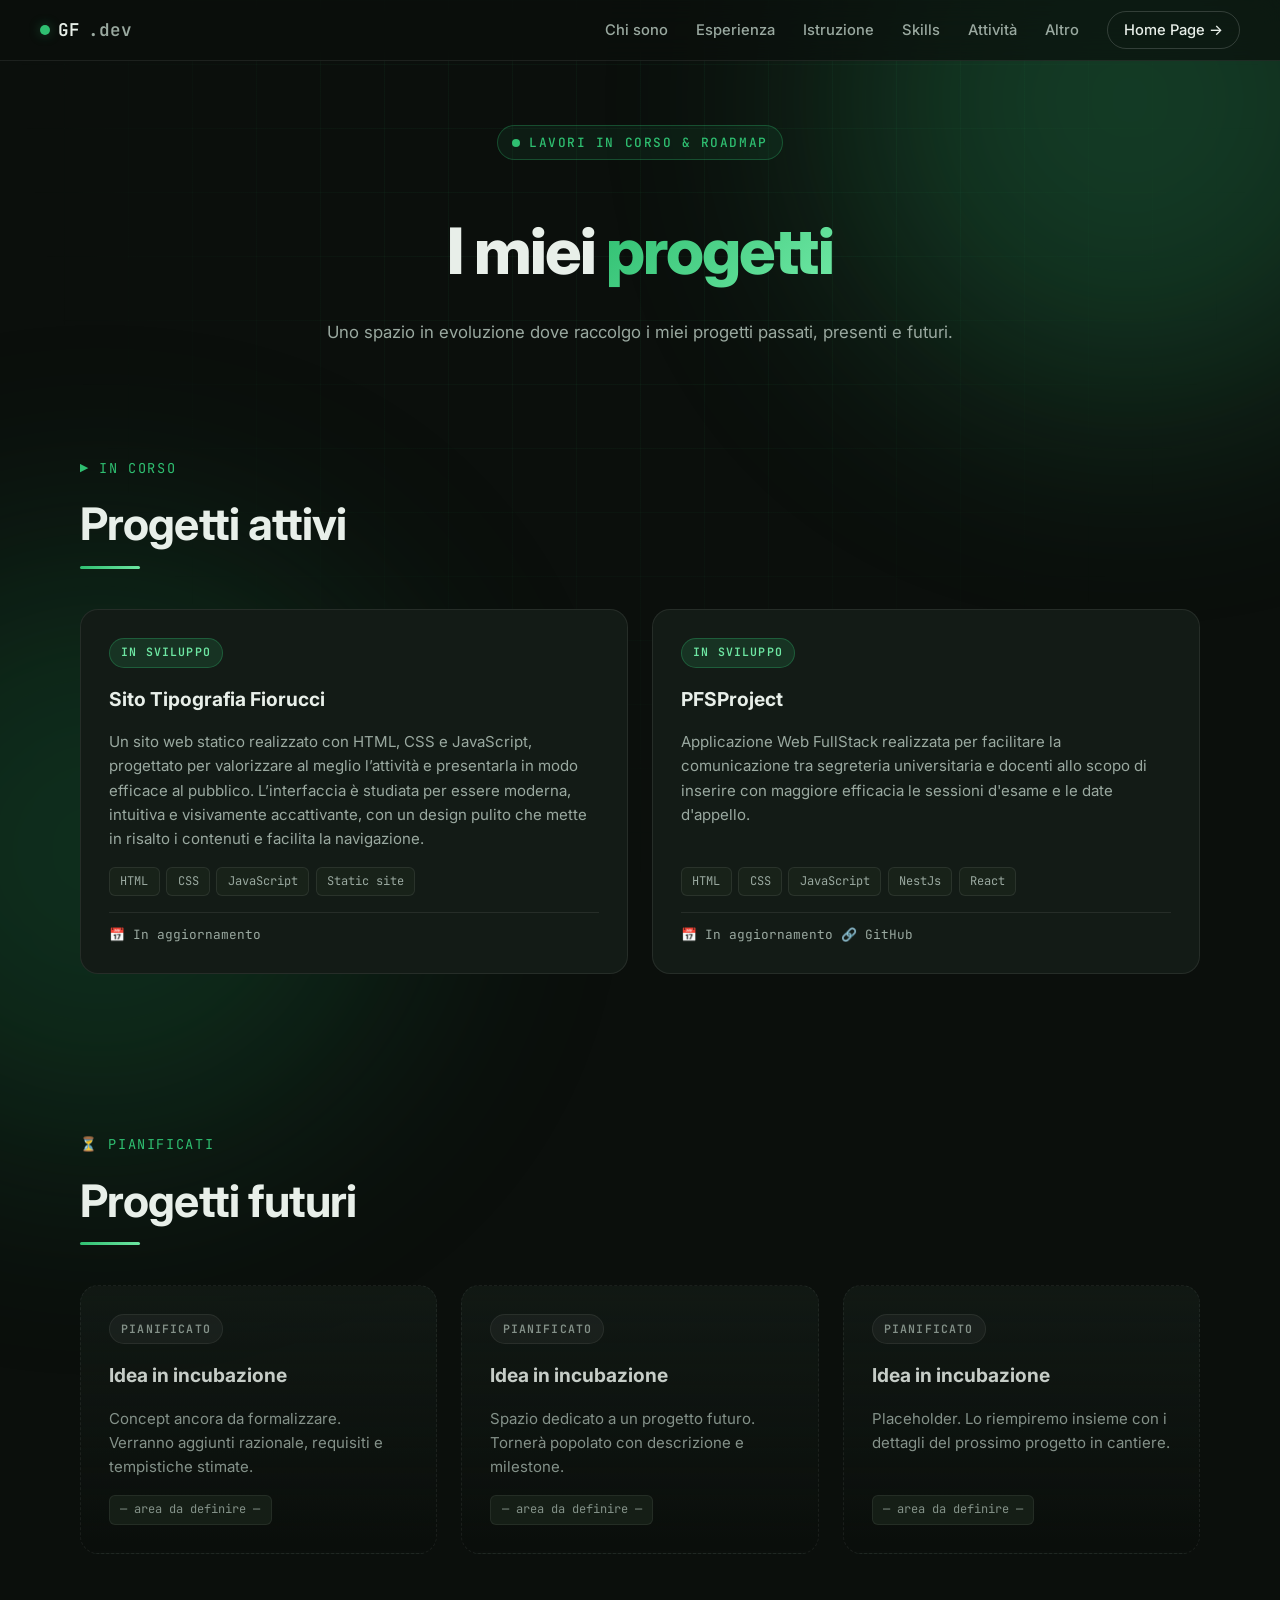
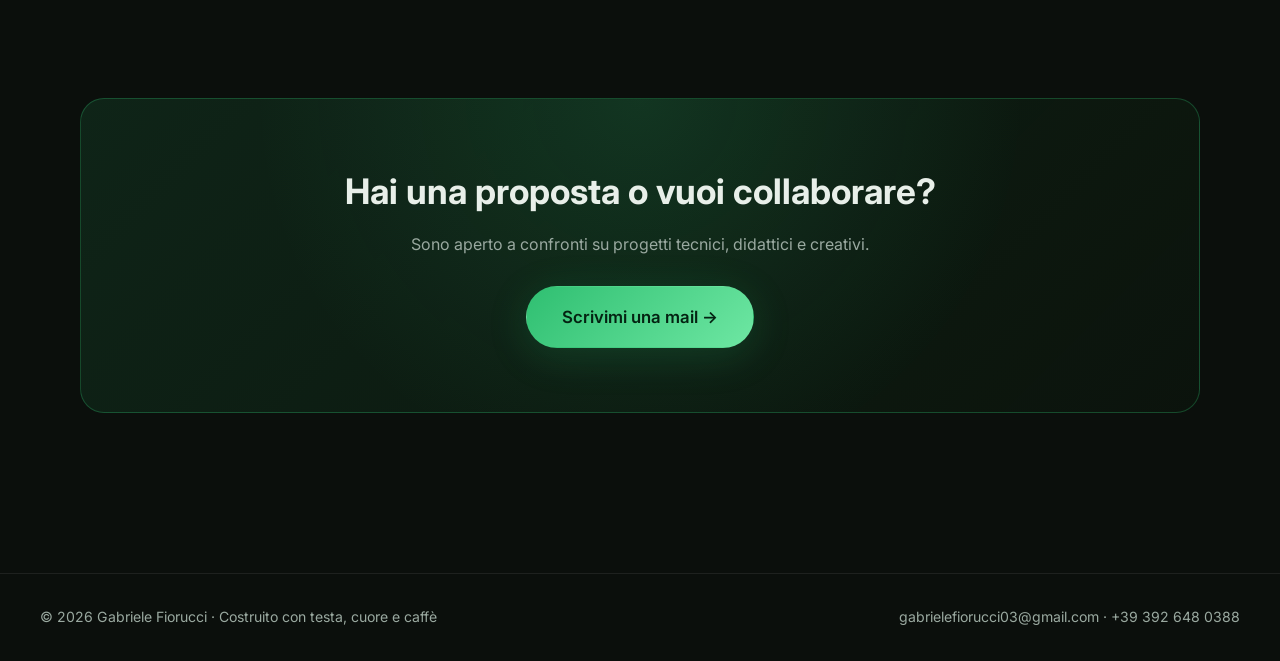
==== projects.html @ 1914272d "Update projects.html" ====
<!DOCTYPE html>
<html lang="it">
<head>
  <meta charset="UTF-8" />
  <meta name="viewport" content="width=device-width, initial-scale=1.0" />
  <title>Progetti — Gabriele Fiorucci</title>
  <meta name="description" content="Progetti in corso e futuri di Gabriele Fiorucci." />
  <link rel="preconnect" href="https://fonts.googleapis.com">
  <link rel="preconnect" href="https://fonts.gstatic.com" crossorigin>
  <link href="https://fonts.googleapis.com/css2?family=Inter:wght@300;400;500;600;700;800&family=JetBrains+Mono:wght@400;600&display=swap" rel="stylesheet">
  <link rel="stylesheet" href="css/style.css" />
</head>
<body class="page-projects">
  <div class="bg-grid" aria-hidden="true"></div>
  <div class="bg-blob blob-1" aria-hidden="true"></div>
  <div class="bg-blob blob-2" aria-hidden="true"></div>

  <nav class="nav">
    <a class="nav-brand" href="index.html"><span class="dot"></span>GF<span class="muted">.dev</span></a>
    <ul class="nav-links">
      <li><a href="index.html#about">Chi sono</a></li>
      <li><a href="index.html#experience">Esperienza</a></li>
      <li><a href="index.html#education">Istruzione</a></li>
      <li><a href="index.html#skills">Skills</a></li>
      <li><a href="index.html#activities">Attività</a></li>
      <li><a href="index.html#more">Altro</a></li>
      <li><a class="nav-cta" href="index.html">Home Page →</a></li>
    </ul>
    <button class="nav-toggle" aria-label="Menu" aria-expanded="false"><span></span><span></span><span></span></button>
  </nav>

  <header class="proj-hero">
    <div class="proj-hero-inner">
      <p class="eyebrow"><span class="pulse"></span> Lavori in corso & roadmap</p>
      <h1>I miei <span class="accent">progetti</span></h1>
      <p class="lede">Uno spazio in evoluzione dove raccolgo i miei progetti passati, presenti e futuri.</p>
    </div>
  </header>

  <main class="proj-main">

    <section class="section">
      <div class="section-head">
        <span class="kicker">▶ In corso</span>
        <h2>Progetti attivi</h2>
      </div>
      <div class="proj-grid">

        <article class="proj-card">
          <div class="proj-status status-active">In sviluppo</div>
          <h3>Sito Tipografia Fiorucci</h3>
          <p class="proj-desc">Un sito web statico realizzato con HTML, CSS e JavaScript, progettato per valorizzare al meglio l’attività e presentarla in modo efficace al pubblico. L’interfaccia è studiata per essere moderna, intuitiva e visivamente accattivante, con un design pulito che mette in risalto i contenuti e facilita la navigazione.</p>
          <div class="proj-tags">
            <span class="tag">HTML</span>
            <span class="tag">CSS</span>
            <span class="tag">JavaScript</span>
            <span class="tag">Static site</span>
          </div>
          <div class="proj-meta">
            <span>📅 In aggiornamento</span>
          </div>
        </article>

        <article class="proj-card">
          <div class="proj-status status-active">In sviluppo</div>
          <h3>PFSProject</h3>
          <p class="proj-desc">Applicazione Web FullStack realizzata per facilitare la comunicazione tra segreteria universitaria e docenti allo scopo di inserire con maggiore efficacia le sessioni d'esame e le date d'appello.</p>
          <div class="proj-tags">
            <span class="tag">HTML</span>
            <span class="tag">CSS</span>
            <span class="tag">JavaScript</span>
            <span class="tag">NestJs</span>
            <span class="tag">React</span>

          </div>
          <div class="proj-meta">
            <span>📅 In aggiornamento</span>
            <a href="https://github.com/GabrieleFiorucci03/PFSProject" target="_blank" rel="noopener noreferrer">🔗 GitHub</a>
          </div>
        </article>

      </div>
    </section>

    <section class="section">
      <div class="section-head">
        <span class="kicker">⏳ Pianificati</span>
        <h2>Progetti futuri</h2>
      </div>
      <div class="proj-grid">

        <article class="proj-card placeholder muted-card">
          <div class="proj-status status-planned">Pianificato</div>
          <h3>Idea in incubazione</h3>
          <p class="proj-desc">Concept ancora da formalizzare. Verranno aggiunti razionale, requisiti e tempistiche stimate.</p>
          <div class="proj-tags">
            <span class="tag">— area da definire —</span>
          </div>
        </article>

        <article class="proj-card placeholder muted-card">
          <div class="proj-status status-planned">Pianificato</div>
          <h3>Idea in incubazione</h3>
          <p class="proj-desc">Spazio dedicato a un progetto futuro. Tornerà popolato con descrizione e milestone.</p>
          <div class="proj-tags">
            <span class="tag">— area da definire —</span>
          </div>
        </article>

        <article class="proj-card placeholder muted-card">
          <div class="proj-status status-planned">Pianificato</div>
          <h3>Idea in incubazione</h3>
          <p class="proj-desc">Placeholder. Lo riempiremo insieme con i dettagli del prossimo progetto in cantiere.</p>
          <div class="proj-tags">
            <span class="tag">— area da definire —</span>
          </div>
        </article>

      </div>
    </section>

    <section class="cta-section">
      <div class="cta-card">
        <h2>Hai una proposta o vuoi collaborare?</h2>
        <p>Sono aperto a confronti su progetti tecnici, didattici e creativi.</p>
        <a class="btn btn-primary big" href="mailto:gabrielefiorucci03@gmail.com">Scrivimi una mail →</a>
      </div>
    </section>
  </main>

  <footer class="footer">
    <div class="foot-inner">
      <p>© <span id="year"></span> Gabriele Fiorucci · Costruito con testa, cuore e caffè</p>
      <p class="muted">gabrielefiorucci03@gmail.com · +39 392 648 0388</p>
    </div>
  </footer>

  <script src="js/main.js"></script>
</body>
</html>
---- css/style.css ----
/* ============ Tokens ============ */
:root {
  --bg: #0b0f0c;
  --bg-2: #0f1612;
  --surface: #131b16;
  --surface-2: #182219;
  --border: rgba(255, 255, 255, 0.08);
  --border-strong: rgba(255, 255, 255, 0.16);
  --text: #e8efe9;
  --text-muted: #9aa9a0;
  --accent: #2fbf71;
  --accent-2: #6ee7a3;
  --accent-deep: #0f4d0f;
  --accent-glow: rgba(47, 191, 113, 0.35);
  --gradient: linear-gradient(135deg, #2fbf71 0%, #6ee7a3 100%);
  --radius: 18px;
  --radius-sm: 10px;
  --shadow-soft: 0 10px 30px rgba(0, 0, 0, 0.35);
  --shadow-glow: 0 8px 40px rgba(47, 191, 113, 0.18);
  --max: 1200px;
  --pad: clamp(1rem, 4vw, 2.5rem);
}

* { box-sizing: border-box; margin: 0; padding: 0; }

html { scroll-behavior: smooth; }

body {
  font-family: 'Inter', system-ui, -apple-system, Segoe UI, sans-serif;
  background: var(--bg);
  color: var(--text);
  line-height: 1.6;
  overflow-x: hidden;
  position: relative;
  min-height: 100vh;
}

a { color: inherit; text-decoration: none; }

img { max-width: 100%; display: block; }

.muted { color: var(--text-muted); }
.accent { color: var(--accent); }

/* ============ Decorative background ============ */
.bg-grid {
  position: fixed; inset: 0; z-index: -2;
  background-image:
    linear-gradient(rgba(47, 191, 113, 0.05) 1px, transparent 1px),
    linear-gradient(90deg, rgba(47, 191, 113, 0.05) 1px, transparent 1px);
  background-size: 64px 64px;
  mask-image: radial-gradient(ellipse at top, black 30%, transparent 70%);
}
.bg-blob {
  position: fixed; z-index: -1;
  width: 600px; height: 600px;
  border-radius: 50%;
  filter: blur(120px);
  opacity: 0.25;
  pointer-events: none;
}
.blob-1 { background: var(--accent); top: -200px; right: -150px; }
.blob-2 { background: #1a8a4f; bottom: -250px; left: -200px; }

/* ============ Nav ============ */
.nav {
  position: sticky; top: 0; z-index: 50;
  display: flex; align-items: center; justify-content: space-between;
  padding: 1rem var(--pad);
  background: rgba(11, 15, 12, 0.7);
  backdrop-filter: blur(14px);
  -webkit-backdrop-filter: blur(14px);
  border-bottom: 1px solid var(--border);
}
.nav-brand {
  font-family: 'JetBrains Mono', monospace;
  font-weight: 600;
  font-size: 1.1rem;
  display: flex; align-items: center; gap: .5rem;
}
.nav-brand .dot {
  width: 10px; height: 10px; border-radius: 50%;
  background: var(--accent);
  box-shadow: 0 0 12px var(--accent-glow);
}
.nav-links {
  list-style: none; display: flex; gap: 1.75rem;
  align-items: center;
}
.nav-links a {
  font-size: .92rem; font-weight: 500;
  color: var(--text-muted);
  transition: color .2s;
  position: relative;
}
.nav-links a:hover { color: var(--text); }
.nav-links .nav-cta {
  padding: .55rem 1rem;
  border-radius: 999px;
  border: 1px solid var(--border-strong);
  color: var(--text);
}
.nav-links .nav-cta:hover { border-color: var(--accent); color: var(--accent); }
.nav-links .nav-cta.active { background: var(--accent); color: #042312; border-color: var(--accent); }
.nav-toggle { display: none; background: none; border: none; cursor: pointer; flex-direction: column; gap: 5px; padding: 8px; }
.nav-toggle span { width: 24px; height: 2px; background: var(--text); border-radius: 2px; transition: .25s; }

/* ============ Hero ============ */
.hero {
  padding: 4rem var(--pad) 6rem;
  max-width: var(--max);
  margin: 0 auto;
  position: relative;
}
.hero-inner {
  display: grid;
  grid-template-columns: 1.4fr 1fr;
  gap: 4rem;
  align-items: center;
}
.eyebrow {
  display: inline-flex; align-items: center; gap: .55rem;
  font-family: 'JetBrains Mono', monospace;
  font-size: .8rem; font-weight: 500;
  color: var(--accent);
  text-transform: uppercase;
  letter-spacing: .12em;
  padding: .4rem .9rem;
  border: 1px solid rgba(47, 191, 113, 0.3);
  border-radius: 999px;
  background: rgba(47, 191, 113, 0.08);
  margin-bottom: 1.5rem;
}
.pulse {
  width: 8px; height: 8px; border-radius: 50%; background: var(--accent);
  box-shadow: 0 0 0 0 var(--accent);
  animation: pulse 2s infinite;
}
@keyframes pulse {
  0% { box-shadow: 0 0 0 0 rgba(47, 191, 113, 0.6); }
  70% { box-shadow: 0 0 0 10px rgba(47, 191, 113, 0); }
  100% { box-shadow: 0 0 0 0 rgba(47, 191, 113, 0); }
}

.hero h1 {
  font-size: clamp(2.5rem, 6vw, 4.5rem);
  font-weight: 800;
  line-height: 1.05;
  letter-spacing: -0.03em;
  margin-bottom: 1rem;
}
.hero h1 .accent {
  background: var(--gradient);
  -webkit-background-clip: text;
  background-clip: text;
  -webkit-text-fill-color: transparent;
}
.birthdate {
  font-family: 'JetBrains Mono', monospace;
  font-size: .9rem;
  color: var(--accent);
  letter-spacing: .05em;
  margin-bottom: 1.1rem;
}
.tagline {
  font-size: 1.15rem;
  color: var(--text);
  margin-bottom: 1rem;
}
.lede {
  font-size: 1.05rem;
  color: var(--text-muted);
  max-width: 56ch;
  margin-bottom: 2rem;
}

.hero-cta { display: flex; gap: 1rem; flex-wrap: wrap; margin-bottom: 2.5rem; }
.btn {
  display: inline-flex; align-items: center; gap: .5rem;
  padding: .85rem 1.6rem;
  border-radius: 999px;
  font-weight: 600;
  font-size: .95rem;
  transition: transform .2s, box-shadow .2s, background .2s, color .2s;
  cursor: pointer;
  border: 1px solid transparent;
}
.btn-primary {
  background: var(--gradient);
  color: #042312;
  box-shadow: var(--shadow-glow);
}
.btn-primary:hover { transform: translateY(-2px); box-shadow: 0 12px 50px rgba(47, 191, 113, 0.35); }
.btn-ghost {
  border-color: var(--border-strong);
  color: var(--text);
}
.btn-ghost:hover { border-color: var(--accent); color: var(--accent); }
.btn.big { padding: 1.05rem 2.2rem; font-size: 1.05rem; }

.hero-meta {
  list-style: none;
  display: grid;
  grid-template-columns: repeat(2, 1fr);
  gap: .75rem 1.5rem;
  font-size: .92rem;
  color: var(--text-muted);
}
.hero-meta li { display: flex; align-items: center; gap: .6rem; }
.hero-meta li.full { grid-column: 1 / -1; }
.hero-meta .ico {
  display: inline-flex; width: 26px; height: 26px;
  align-items: center; justify-content: center;
  border-radius: 8px;
  background: rgba(47, 191, 113, 0.1);
  color: var(--accent);
  font-size: .8rem;
  font-family: 'JetBrains Mono', monospace;
}
.hero-meta a:hover { color: var(--accent); }

/* Photo */
.hero-photo { position: relative; display: flex; justify-content: center; align-items: center; }
.photo-frame {
  position: relative;
  width: 320px; height: 320px;
  border-radius: 50%;
  padding: 6px;
  background: var(--gradient);
  box-shadow: var(--shadow-glow);
}
.photo-frame img {
  width: 100%; height: 100%;
  border-radius: 50%;
  object-fit: cover;
  border: 4px solid var(--bg);
}
.ring {
  position: absolute; inset: -20px;
  border: 1px dashed rgba(47, 191, 113, 0.4);
  border-radius: 50%;
  animation: spin 30s linear infinite;
}
@keyframes spin { to { transform: rotate(360deg); } }

.badge {
  position: absolute;
  padding: .55rem 1rem;
  border-radius: 999px;
  background: var(--surface);
  border: 1px solid var(--border-strong);
  font-size: .82rem;
  font-weight: 600;
  font-family: 'JetBrains Mono', monospace;
  box-shadow: var(--shadow-soft);
  animation: float 4s ease-in-out infinite;
}
.badge-1 { top: 10%; left: -10px; animation-delay: 0s; }
.badge-2 { bottom: 18%; right: -20px; animation-delay: 1.3s; color: var(--accent); border-color: rgba(47,191,113,.4); }
.badge-3 { bottom: -5px; left: 30%; animation-delay: 2.6s; }
@keyframes float {
  0%, 100% { transform: translateY(0); }
  50% { transform: translateY(-10px); }
}

.scroll-cue {
  display: block; text-align: center;
  margin-top: 3rem;
  color: var(--text-muted);
  font-size: 1.5rem;
  animation: bounce 2s infinite;
}
@keyframes bounce {
  0%, 100% { transform: translateY(0); }
  50% { transform: translateY(8px); }
}

/* ============ Sections ============ */
.section {
  max-width: var(--max);
  margin: 0 auto;
  padding: 5rem var(--pad);
}
.section-head {
  margin-bottom: 3rem;
}
.kicker {
  font-family: 'JetBrains Mono', monospace;
  font-size: .85rem;
  color: var(--accent);
  letter-spacing: .12em;
  text-transform: uppercase;
  display: block;
  margin-bottom: .6rem;
}
.section h2 {
  font-size: clamp(1.8rem, 4vw, 2.8rem);
  font-weight: 700;
  letter-spacing: -0.02em;
  position: relative;
  display: inline-block;
}
.section h2::after {
  content: '';
  position: absolute;
  bottom: -8px; left: 0;
  width: 60px; height: 3px;
  background: var(--gradient);
  border-radius: 2px;
}

/* ============ About ============ */
.about-grid {
  display: grid;
  grid-template-columns: repeat(auto-fit, minmax(260px, 1fr));
  gap: 1.5rem;
}
.about-card {
  background: var(--surface);
  border: 1px solid var(--border);
  border-radius: var(--radius);
  padding: 1.75rem;
  transition: transform .25s, border-color .25s, background .25s;
}
.about-card:hover {
  transform: translateY(-4px);
  border-color: rgba(47, 191, 113, 0.4);
  background: var(--surface-2);
}
.about-card h3 {
  font-size: 1.1rem;
  margin-bottom: .75rem;
  color: var(--accent-2);
}
.about-card p { color: var(--text-muted); font-size: .95rem; }
.about-card .data {
  font-family: 'JetBrains Mono', monospace;
  color: var(--text);
  font-size: 1.1rem;
}

/* ============ Timeline ============ */
.timeline {
  list-style: none;
  position: relative;
  padding-left: 2rem;
}
.timeline::before {
  content: '';
  position: absolute;
  left: 8px; top: 8px; bottom: 8px;
  width: 2px;
  background: linear-gradient(to bottom, var(--accent), transparent);
}
.t-item { position: relative; margin-bottom: 2rem; }
.t-dot {
  position: absolute; left: -2rem; top: 1.5rem;
  width: 18px; height: 18px;
  border-radius: 50%;
  background: var(--accent);
  border: 4px solid var(--bg);
  box-shadow: 0 0 0 2px var(--accent);
}
.t-card {
  background: var(--surface);
  border: 1px solid var(--border);
  border-radius: var(--radius);
  padding: 1.75rem;
  transition: transform .25s, border-color .25s;
}
.t-card:hover { transform: translateX(6px); border-color: rgba(47, 191, 113, 0.4); }
.t-head {
  display: flex; justify-content: space-between; align-items: baseline;
  flex-wrap: wrap; gap: .5rem;
  margin-bottom: .35rem;
}
.t-head h3 { font-size: 1.2rem; }
.t-date {
  font-family: 'JetBrains Mono', monospace;
  font-size: .82rem;
  color: var(--accent);
  background: rgba(47, 191, 113, 0.1);
  padding: .25rem .7rem;
  border-radius: 999px;
}
.t-org { color: var(--text-muted); font-size: .92rem; margin-bottom: .75rem; }
.t-card p:last-child { color: var(--text-muted); }

/* ============ Education ============ */
.edu-grid {
  display: grid;
  grid-template-columns: repeat(auto-fit, minmax(280px, 1fr));
  gap: 1.5rem;
}
.edu-card {
  background: var(--surface);
  border: 1px solid var(--border);
  border-radius: var(--radius);
  padding: 1.75rem;
  position: relative;
  transition: transform .25s, border-color .25s;
}
.edu-card:hover { transform: translateY(-4px); border-color: rgba(47, 191, 113, 0.4); }
.edu-card.highlight {
  border-color: rgba(47, 191, 113, 0.5);
  background: linear-gradient(180deg, rgba(47, 191, 113, 0.08), var(--surface));
}
.edu-tag {
  position: absolute; top: 1rem; right: 1rem;
  font-family: 'JetBrains Mono', monospace;
  font-size: .7rem;
  background: var(--accent);
  color: #042312;
  padding: .25rem .6rem;
  border-radius: 999px;
  font-weight: 600;
}
.edu-card h3 { font-size: 1.15rem; margin-bottom: .25rem; }
.edu-sub { color: var(--accent-2); font-weight: 500; margin-bottom: .8rem; }
.edu-org { color: var(--text-muted); font-size: .92rem; margin-bottom: .25rem; }
.edu-date { font-family: 'JetBrains Mono', monospace; font-size: .82rem; color: var(--text-muted); }

/* ============ Skills ============ */
.skills-wrap {
  display: grid;
  grid-template-columns: 1fr 1fr;
  gap: 2rem;
}
.skills-block {
  background: var(--surface);
  border: 1px solid var(--border);
  border-radius: var(--radius);
  padding: 1.75rem;
}
.skills-block:last-child { grid-column: 1 / -1; }
.block-title {
  font-size: 1rem;
  color: var(--text);
  margin-bottom: 1.2rem;
  font-weight: 600;
}
.chips { display: flex; flex-wrap: wrap; gap: .55rem; }
.chip {
  display: inline-flex; align-items: center;
  padding: .5rem 1rem;
  border-radius: 999px;
  background: var(--surface-2);
  border: 1px solid var(--border);
  font-size: .88rem;
  font-weight: 500;
  color: var(--text-muted);
  transition: all .2s;
}
.chip:hover {
  color: var(--text);
  border-color: var(--accent);
  transform: translateY(-2px);
}
.chip-strong {
  background: rgba(47, 191, 113, 0.12);
  color: var(--accent-2);
  border-color: rgba(47, 191, 113, 0.3);
  font-family: 'JetBrains Mono', monospace;
}
.chip-accent {
  background: linear-gradient(135deg, rgba(47, 191, 113, 0.15), rgba(110, 231, 163, 0.05));
  color: var(--text);
  border-color: rgba(47, 191, 113, 0.25);
}

.lang-list { list-style: none; display: flex; flex-direction: column; gap: 1.2rem; }
.lang-list li {
  display: grid;
  grid-template-columns: 130px 1fr 130px;
  gap: 1rem;
  align-items: center;
}
.lang-name { font-weight: 600; }
.lang-bar {
  height: 8px;
  background: var(--surface-2);
  border-radius: 999px;
  overflow: hidden;
}
.lang-bar span {
  display: block;
  height: 100%;
  width: var(--lvl);
  background: var(--gradient);
  border-radius: 999px;
}
.lang-level {
  font-family: 'JetBrains Mono', monospace;
  font-size: .82rem;
  color: var(--text-muted);
  text-align: right;
}

/* ============ More section ============ */
.more-grid {
  display: grid;
  grid-template-columns: 1fr 1fr;
  gap: 2rem;
}
.more-col.full { grid-column: 1 / -1; }
.award-list { list-style: none; display: flex; flex-direction: column; gap: .7rem; }
.award-list li {
  background: var(--surface);
  border: 1px solid var(--border);
  border-left: 3px solid var(--accent);
  padding: .9rem 1.2rem;
  border-radius: var(--radius-sm);
  font-size: .95rem;
}
.section-lede {
  color: var(--text-muted);
  font-size: 1rem;
  max-width: 62ch;
  margin-top: 1rem;
}
.activity-grid {
  display: grid;
  grid-template-columns: repeat(auto-fit, minmax(280px, 1fr));
  gap: 1.25rem;
}
.act-card {
  background: var(--surface);
  border: 1px solid var(--border);
  border-radius: var(--radius);
  padding: 1.3rem;
  transition: border-color .25s, transform .25s;
}
.act-card:hover { border-color: rgba(47, 191, 113, 0.4); transform: translateY(-3px); }
.act-card h4 { font-size: 1rem; margin-bottom: .35rem; }
.act-card .act-org {
  font-family: 'JetBrains Mono', monospace;
  font-size: .8rem;
  color: var(--accent);
  margin-bottom: .5rem;
}
.act-card p:last-child { color: var(--text-muted); font-size: .9rem; }

/* Larger activity cards (top-level Altre attività section) */
.act-card-lg {
  position: relative;
  padding: 1.6rem 1.7rem;
  display: flex;
  flex-direction: column;
  gap: .65rem;
  overflow: hidden;
  transition: transform .25s, border-color .25s, box-shadow .25s;
}
.act-card-lg::before {
  content: '';
  position: absolute;
  left: 0; top: 0; bottom: 0;
  width: 3px;
  background: var(--gradient);
  opacity: .6;
  transition: opacity .25s, width .25s;
}
.act-card-lg:hover {
  transform: translateY(-4px);
  border-color: rgba(47, 191, 113, 0.4);
  box-shadow: var(--shadow-glow);
}
.act-card-lg:hover::before { opacity: 1; width: 5px; }
.act-card-lg.featured {
  background: linear-gradient(180deg, rgba(47, 191, 113, 0.08), var(--surface));
  border-color: rgba(47, 191, 113, 0.35);
}
.act-card-lg .act-head {
  display: flex;
  justify-content: space-between;
  align-items: baseline;
  flex-wrap: wrap;
  gap: .5rem;
  margin-bottom: .15rem;
}
.act-card-lg .act-head h3 {
  font-size: 1.15rem;
  letter-spacing: -0.01em;
}
.act-card-lg .act-org {
  font-family: 'JetBrains Mono', monospace;
  font-size: .82rem;
  color: var(--accent);
  margin: 0;
}
.act-card-lg .act-desc {
  color: var(--text-muted);
  font-size: .94rem;
  flex: 1;
}
.act-tags {
  list-style: none;
  display: flex;
  flex-wrap: wrap;
  gap: .4rem;
  margin-top: .25rem;
}
.act-tags li {
  font-family: 'JetBrains Mono', monospace;
  font-size: .72rem;
  padding: .25rem .65rem;
  background: var(--surface-2);
  border: 1px solid var(--border);
  border-radius: 6px;
  color: var(--text-muted);
}

/* ============ CTA ============ */
.cta-section {
  max-width: var(--max);
  margin: 0 auto;
  padding: 4rem var(--pad);
}
.cta-card {
  background: linear-gradient(135deg, rgba(47, 191, 113, 0.12), rgba(15, 77, 15, 0.08));
  border: 1px solid rgba(47, 191, 113, 0.3);
  border-radius: 24px;
  padding: clamp(2rem, 5vw, 4rem);
  text-align: center;
  position: relative;
  overflow: hidden;
}
.cta-card::before {
  content: '';
  position: absolute;
  inset: 0;
  background: radial-gradient(circle at 50% 0%, rgba(47, 191, 113, 0.15), transparent 60%);
  pointer-events: none;
}
.cta-card h2 {
  font-size: clamp(1.5rem, 3.5vw, 2.2rem);
  margin-bottom: .8rem;
  position: relative;
}
.cta-card p { color: var(--text-muted); margin-bottom: 1.8rem; position: relative; }
.cta-card .btn { position: relative; }

/* ============ Projects page ============ */
.proj-hero {
  max-width: var(--max);
  margin: 0 auto;
  padding: 4rem var(--pad) 2rem;
  text-align: center;
}
.proj-hero h1 {
  font-size: clamp(2.5rem, 6vw, 4rem);
  font-weight: 800;
  letter-spacing: -0.03em;
  margin: 1rem 0;
}
.proj-hero h1 .accent {
  background: var(--gradient);
  -webkit-background-clip: text;
  background-clip: text;
  -webkit-text-fill-color: transparent;
}
.proj-hero .lede { max-width: 60ch; margin: 0 auto; color: var(--text-muted); }

.proj-main { padding-bottom: 3rem; }

.proj-grid {
  display: grid;
  grid-template-columns: repeat(auto-fit, minmax(290px, 1fr));
  gap: 1.5rem;
}
.proj-card {
  background: var(--surface);
  border: 1px solid var(--border);
  border-radius: var(--radius);
  padding: 1.75rem;
  position: relative;
  transition: transform .25s, border-color .25s, box-shadow .25s;
  display: flex;
  flex-direction: column;
  gap: 1rem;
  min-height: 240px;
}
.proj-card:hover {
  transform: translateY(-6px);
  border-color: rgba(47, 191, 113, 0.4);
  box-shadow: var(--shadow-glow);
}
.proj-card.placeholder {
  border-style: dashed;
  background: linear-gradient(180deg, var(--surface), transparent);
}
.proj-card.muted-card { opacity: .85; }

.proj-status {
  font-family: 'JetBrains Mono', monospace;
  font-size: .72rem;
  font-weight: 600;
  text-transform: uppercase;
  letter-spacing: .1em;
  padding: .3rem .7rem;
  border-radius: 999px;
  align-self: flex-start;
}
.status-active {
  background: rgba(47, 191, 113, 0.15);
  color: var(--accent-2);
  border: 1px solid rgba(47, 191, 113, 0.3);
}
.status-planned {
  background: rgba(255, 255, 255, 0.05);
  color: var(--text-muted);
  border: 1px solid var(--border);
}
.proj-card h3 { font-size: 1.2rem; }
.proj-desc { color: var(--text-muted); font-size: .94rem; flex: 1; }
.proj-tags { display: flex; flex-wrap: wrap; gap: .4rem; }
.tag {
  font-family: 'JetBrains Mono', monospace;
  font-size: .75rem;
  padding: .25rem .65rem;
  background: var(--surface-2);
  border: 1px solid var(--border);
  border-radius: 6px;
  color: var(--text-muted);
}
.proj-meta {
  font-family: 'JetBrains Mono', monospace;
  font-size: .8rem;
  color: var(--text-muted);
  border-top: 1px solid var(--border);
  padding-top: .75rem;
}

/* ============ Footer ============ */
.footer {
  border-top: 1px solid var(--border);
  margin-top: 3rem;
  padding: 2rem var(--pad);
}
.foot-inner {
  max-width: var(--max);
  margin: 0 auto;
  display: flex;
  justify-content: space-between;
  flex-wrap: wrap;
  gap: 1rem;
  font-size: .88rem;
  color: var(--text-muted);
}

/* ============ Reveal animation ============ */
.reveal {
  opacity: 0;
  transform: translateY(20px);
  transition: opacity .7s ease, transform .7s ease;
}
.reveal.in-view { opacity: 1; transform: translateY(0); }

/* ============ Responsive ============ */
@media (max-width: 900px) {
  .hero-inner { grid-template-columns: 1fr; gap: 3rem; text-align: center; }
  .hero-meta { grid-template-columns: 1fr; justify-items: center; }
  .hero-meta li { justify-content: center; }
  .hero-cta { justify-content: center; }
  .photo-frame { width: 240px; height: 240px; }
  .skills-wrap { grid-template-columns: 1fr; }
  .more-grid { grid-template-columns: 1fr; }
  .lang-list li { grid-template-columns: 100px 1fr 90px; }

  .nav-toggle { display: flex; }
  .nav-links {
    position: absolute;
    top: 100%; left: 0; right: 0;
    flex-direction: column;
    background: var(--bg-2);
    border-bottom: 1px solid var(--border);
    padding: 1.5rem;
    gap: 1rem;
    transform: translateY(-10px);
    opacity: 0;
    pointer-events: none;
    transition: .25s;
  }
  .nav-links.open { transform: translateY(0); opacity: 1; pointer-events: auto; }
}

@media (max-width: 520px) {
  .lang-list li { grid-template-columns: 1fr; gap: .35rem; }
  .lang-level { text-align: left; }
  .badge { font-size: .72rem; padding: .4rem .7rem; }
  .badge-1 { left: 0; top: 0; }
  .badge-2 { right: 0; }
}
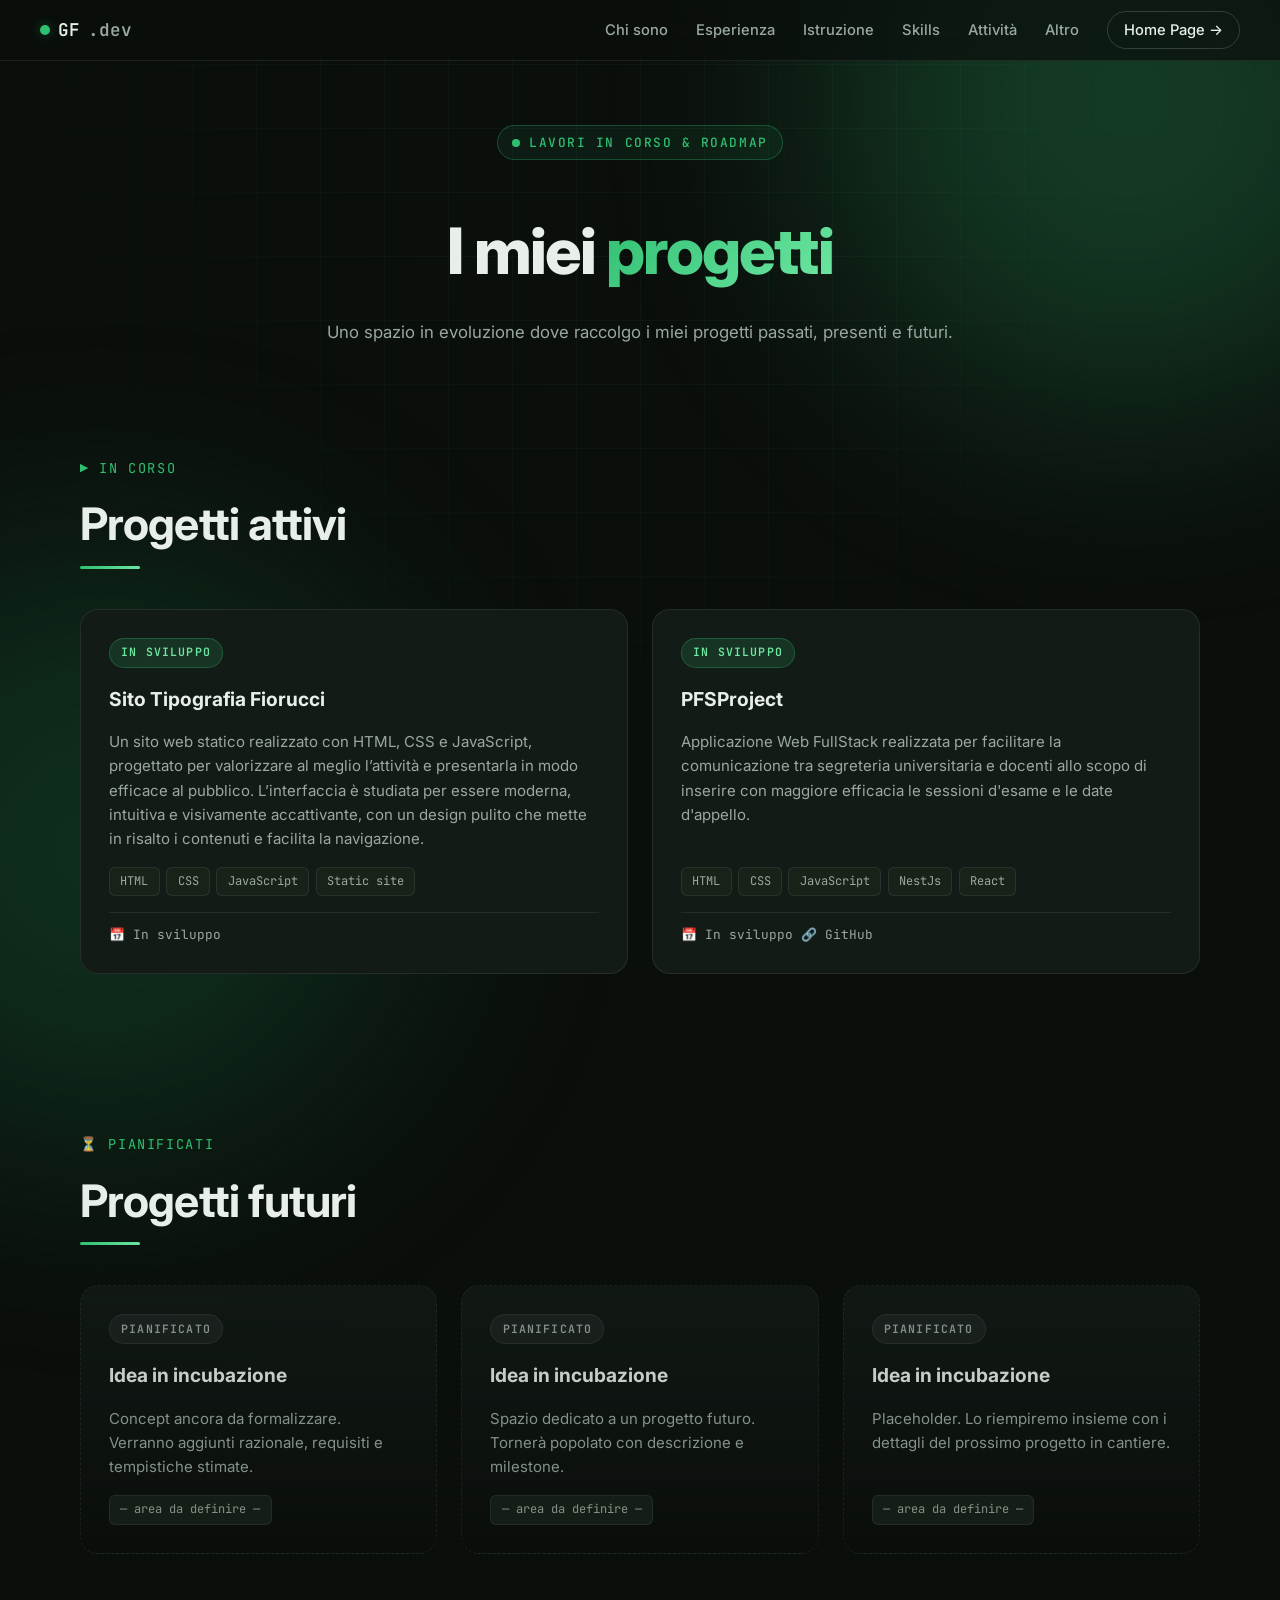
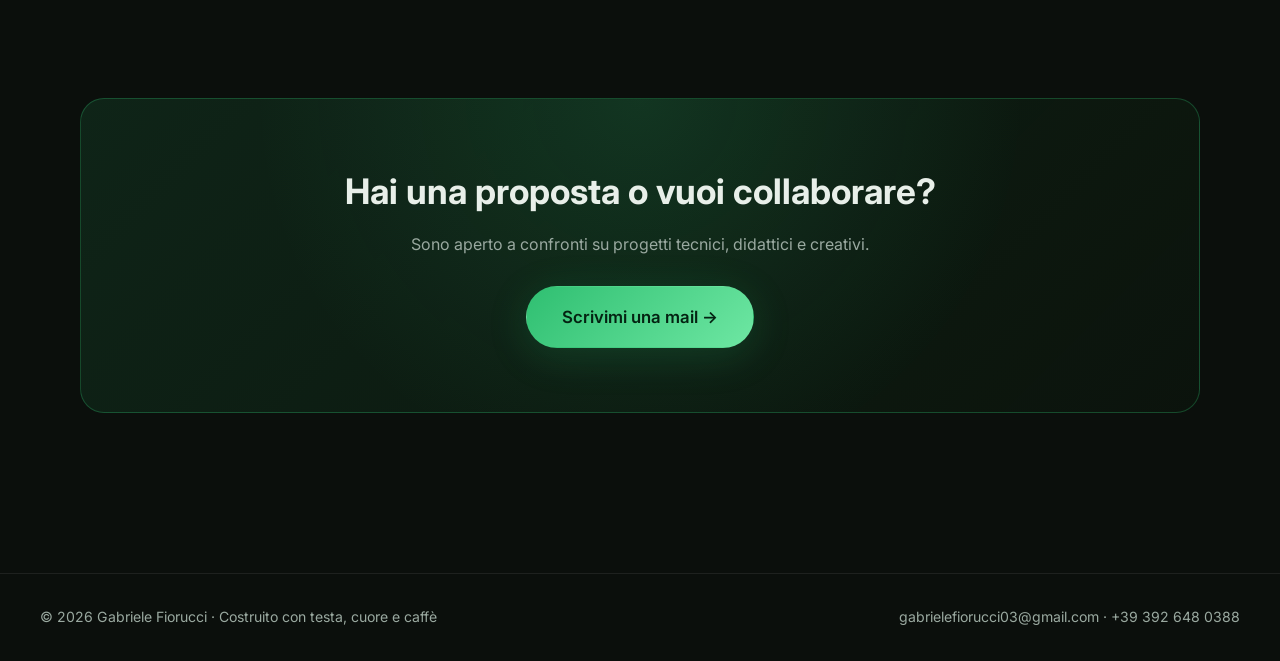
==== commit 106b2fe6: "Update projects.html" ====
--- a/projects.html
+++ b/projects.html
@@ -57,7 +57,7 @@
             <span class="tag">Static site</span>
           </div>
           <div class="proj-meta">
-            <span>📅 In aggiornamento</span>
+            <span>📅 In sviluppo</span>
           </div>
         </article>
 
@@ -74,7 +74,7 @@
 
           </div>
           <div class="proj-meta">
-            <span>📅 In aggiornamento</span>
+            <span>📅 In sviluppo</span>
             <a href="https://github.com/GabrieleFiorucci03/PFSProject" target="_blank" rel="noopener noreferrer">🔗 GitHub</a>
           </div>
         </article>
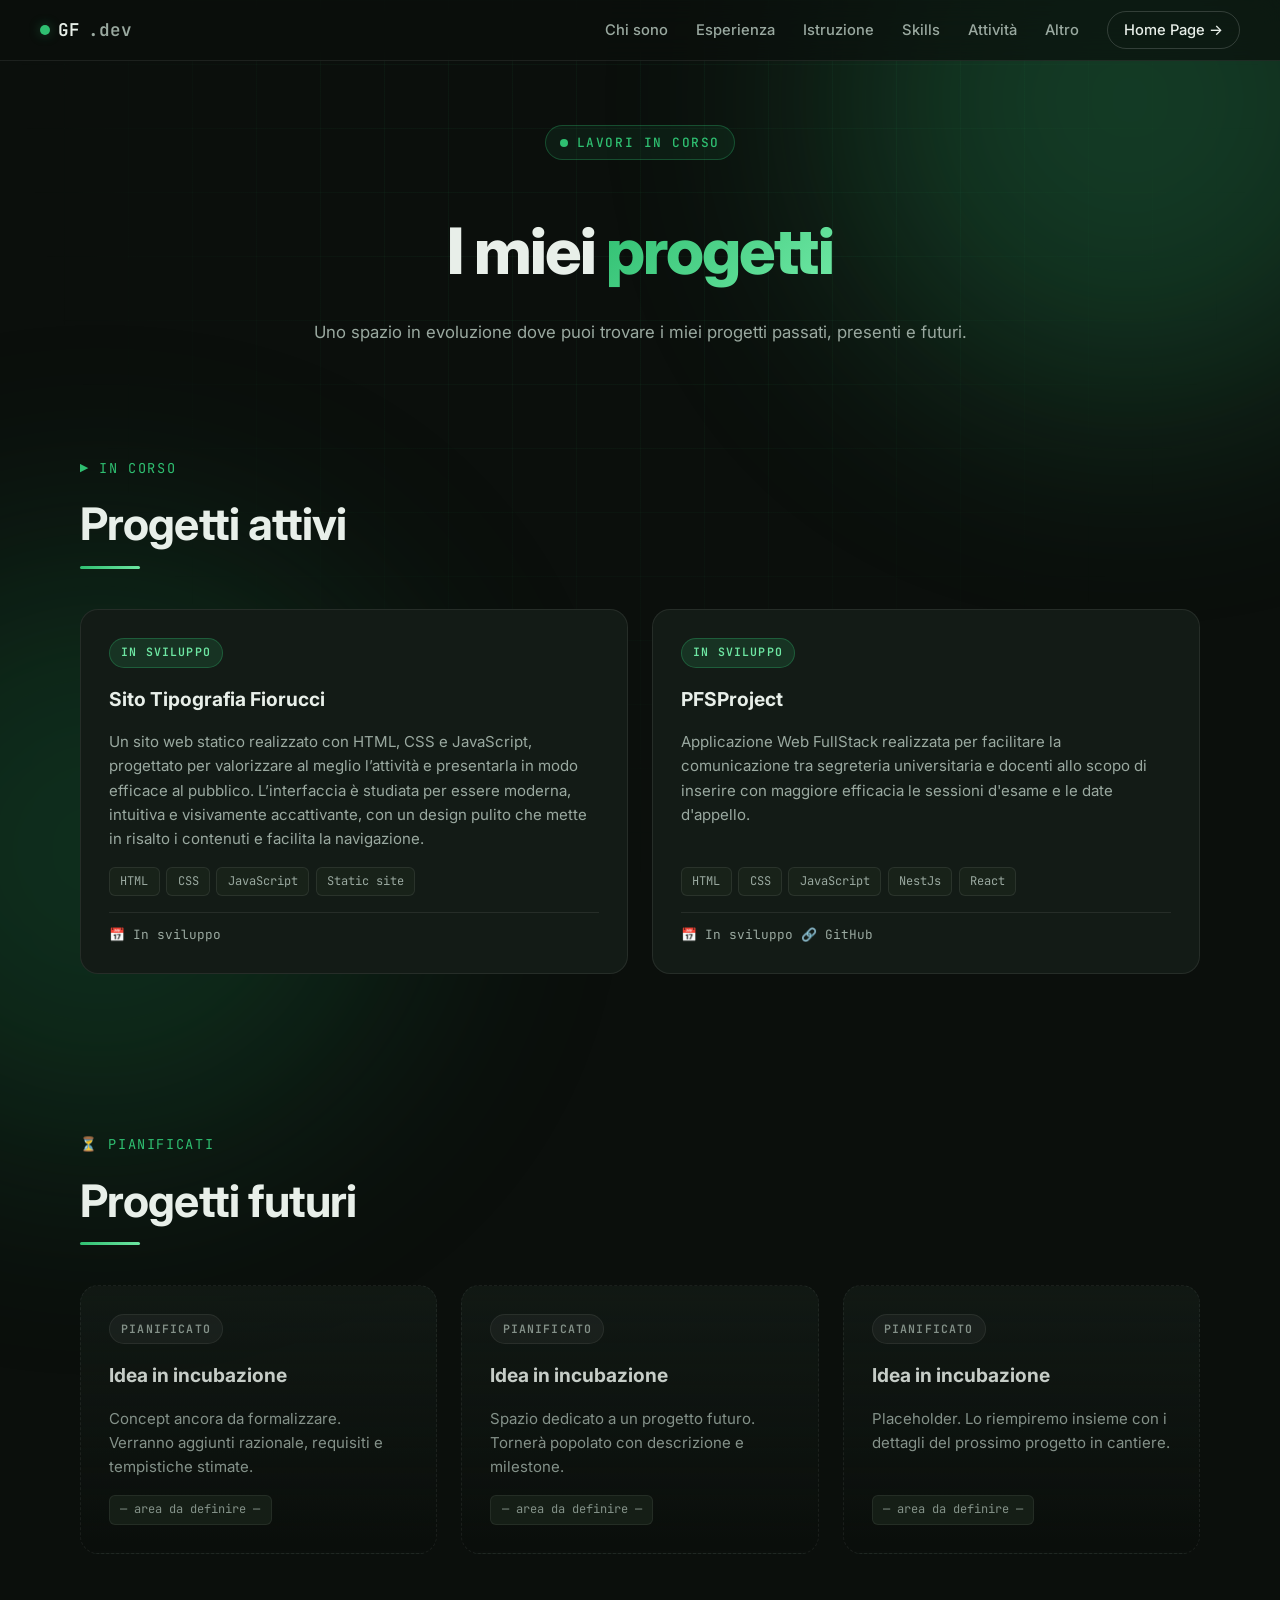
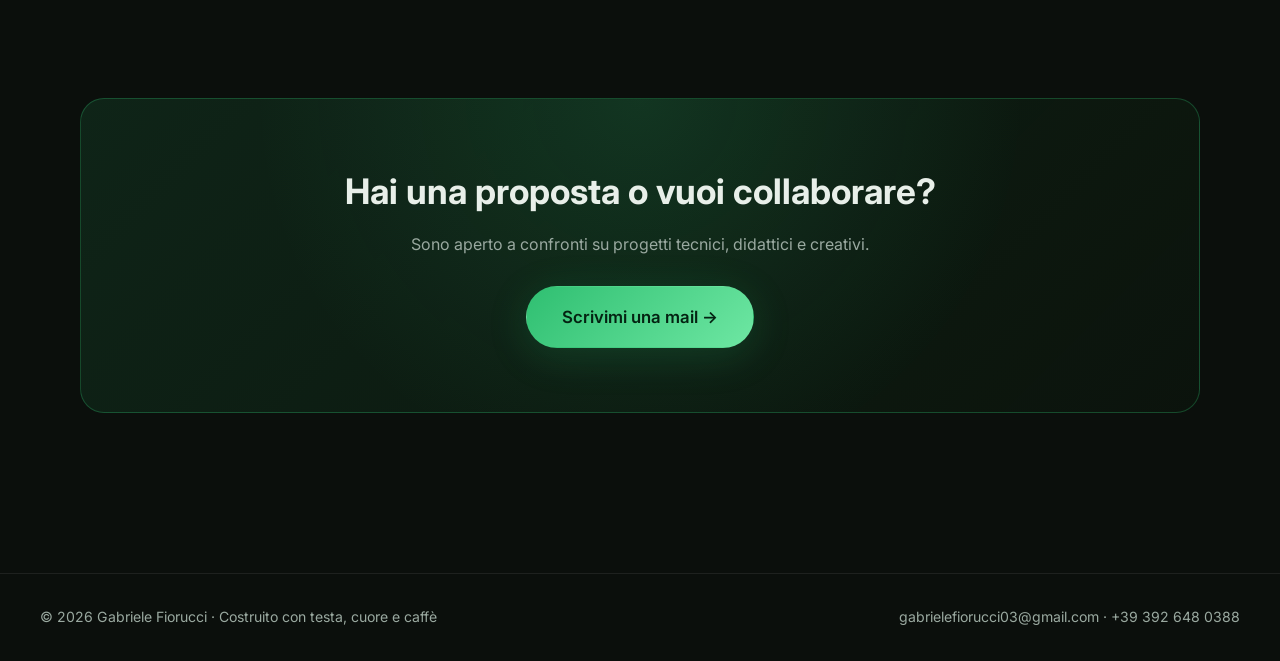
==== commit 10b6a466: "Update projects.html" ====
--- a/projects.html
+++ b/projects.html
@@ -31,9 +31,9 @@
 
   <header class="proj-hero">
     <div class="proj-hero-inner">
-      <p class="eyebrow"><span class="pulse"></span> Lavori in corso & roadmap</p>
+      <p class="eyebrow"><span class="pulse"></span> Lavori in corso</p>
       <h1>I miei <span class="accent">progetti</span></h1>
-      <p class="lede">Uno spazio in evoluzione dove raccolgo i miei progetti passati, presenti e futuri.</p>
+      <p class="lede">Uno spazio in evoluzione dove puoi trovare i miei progetti passati, presenti e futuri.</p>
     </div>
   </header>
 
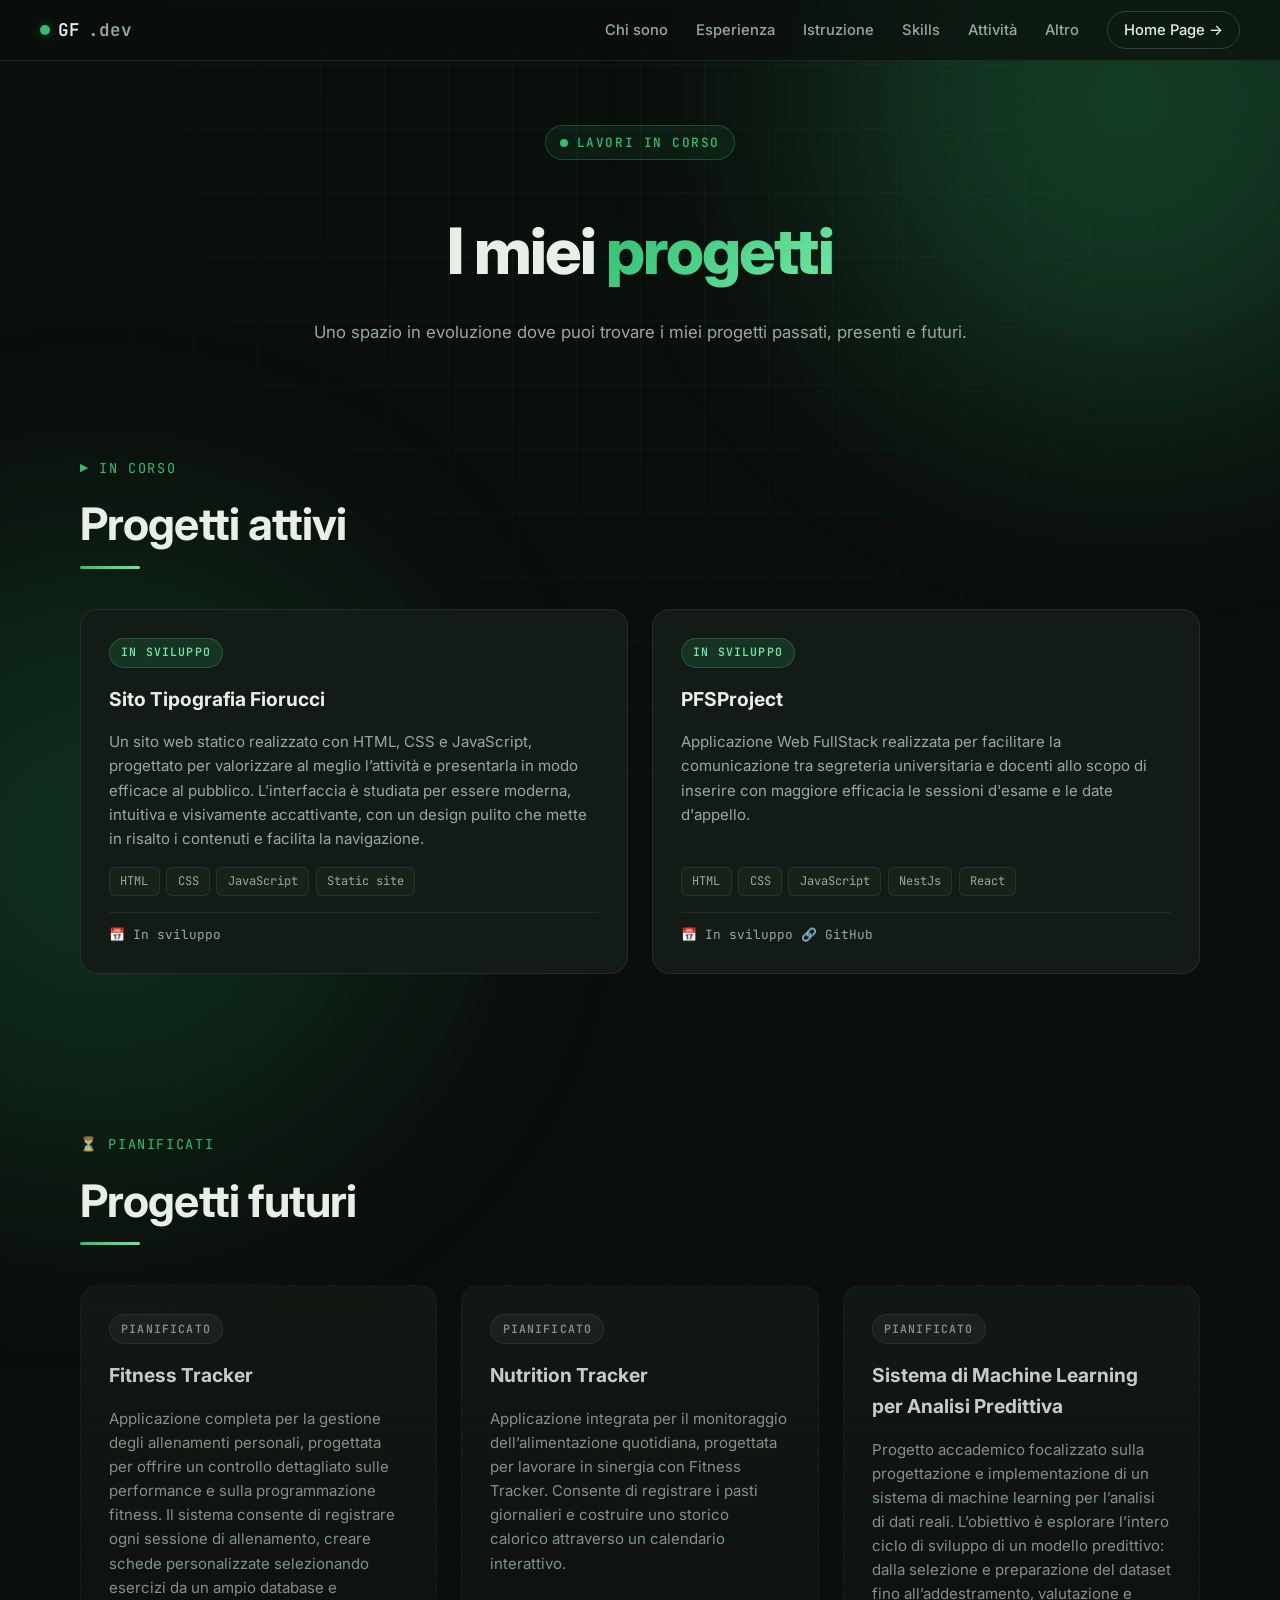
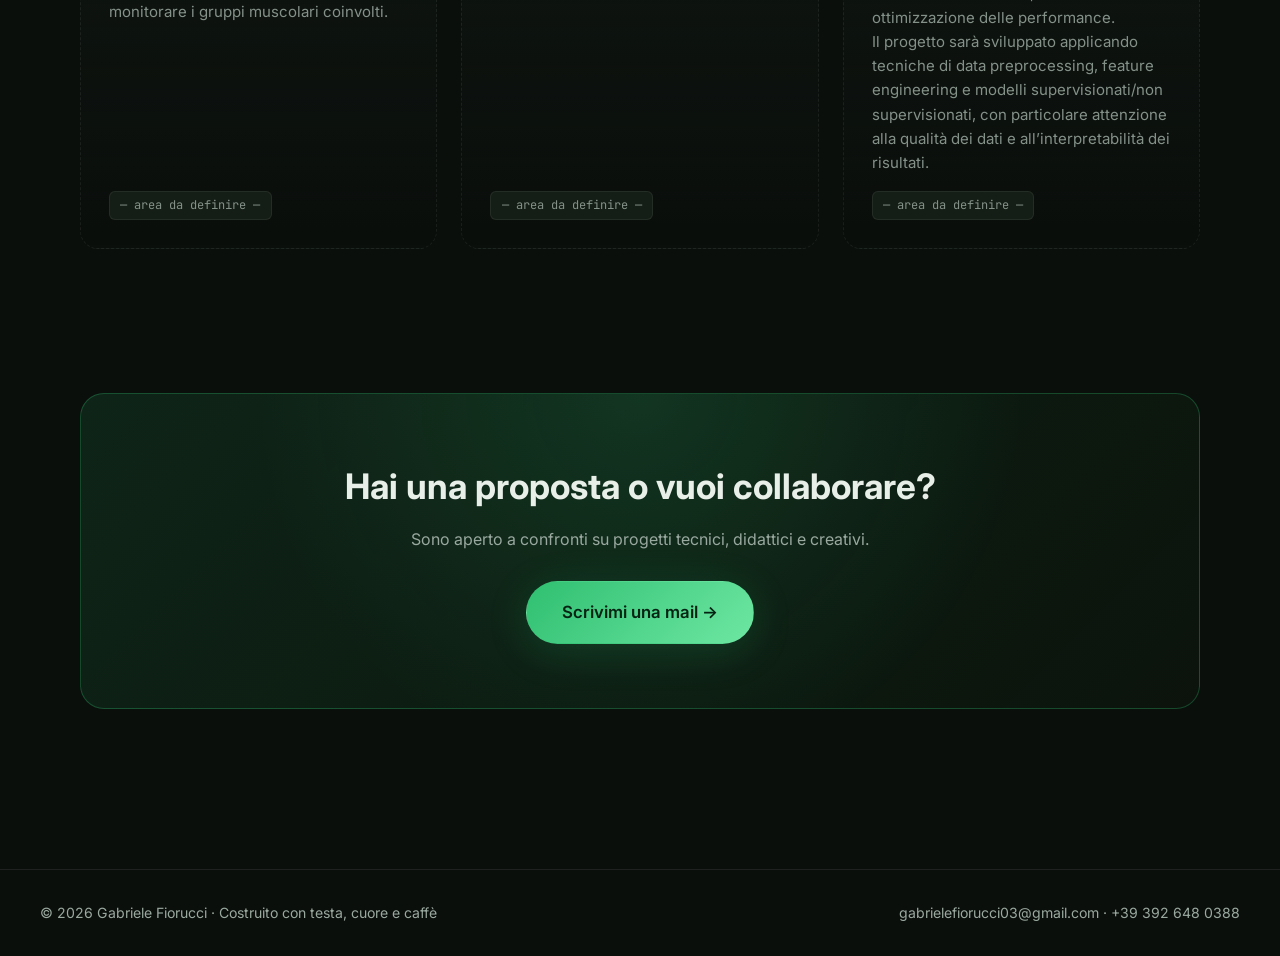
==== commit 5b73fe67: "Update projects.html" ====
--- a/projects.html
+++ b/projects.html
@@ -91,8 +91,8 @@
 
         <article class="proj-card placeholder muted-card">
           <div class="proj-status status-planned">Pianificato</div>
-          <h3>Idea in incubazione</h3>
-          <p class="proj-desc">Concept ancora da formalizzare. Verranno aggiunti razionale, requisiti e tempistiche stimate.</p>
+          <h3>Fitness Tracker</h3>
+          <p class="proj-desc">Applicazione completa per la gestione degli allenamenti personali, progettata per offrire un controllo dettagliato sulle performance e sulla programmazione fitness. Il sistema consente di registrare ogni sessione di allenamento, creare schede personalizzate selezionando esercizi da un ampio database e monitorare i gruppi muscolari coinvolti.</p>
           <div class="proj-tags">
             <span class="tag">— area da definire —</span>
           </div>
@@ -100,8 +100,8 @@
 
         <article class="proj-card placeholder muted-card">
           <div class="proj-status status-planned">Pianificato</div>
-          <h3>Idea in incubazione</h3>
-          <p class="proj-desc">Spazio dedicato a un progetto futuro. Tornerà popolato con descrizione e milestone.</p>
+          <h3>Nutrition Tracker</h3>
+          <p class="proj-desc">Applicazione integrata per il monitoraggio dell’alimentazione quotidiana, progettata per lavorare in sinergia con Fitness Tracker. Consente di registrare i pasti giornalieri e costruire uno storico calorico attraverso un calendario interattivo.</p>
           <div class="proj-tags">
             <span class="tag">— area da definire —</span>
           </div>
@@ -109,8 +109,10 @@
 
         <article class="proj-card placeholder muted-card">
           <div class="proj-status status-planned">Pianificato</div>
-          <h3>Idea in incubazione</h3>
-          <p class="proj-desc">Placeholder. Lo riempiremo insieme con i dettagli del prossimo progetto in cantiere.</p>
+          <h3>Sistema di Machine Learning per Analisi Predittiva</h3>
+          <p class="proj-desc">Progetto accademico focalizzato sulla progettazione e implementazione di un sistema di machine learning per l’analisi di dati reali. L’obiettivo è esplorare l’intero ciclo di sviluppo di un modello predittivo: dalla selezione e preparazione del dataset fino all’addestramento, valutazione e ottimizzazione delle performance.
+          <br>
+          Il progetto sarà sviluppato applicando tecniche di data preprocessing, feature engineering e modelli supervisionati/non supervisionati, con particolare attenzione alla qualità dei dati e all’interpretabilità dei risultati.</p>
           <div class="proj-tags">
             <span class="tag">— area da definire —</span>
           </div>
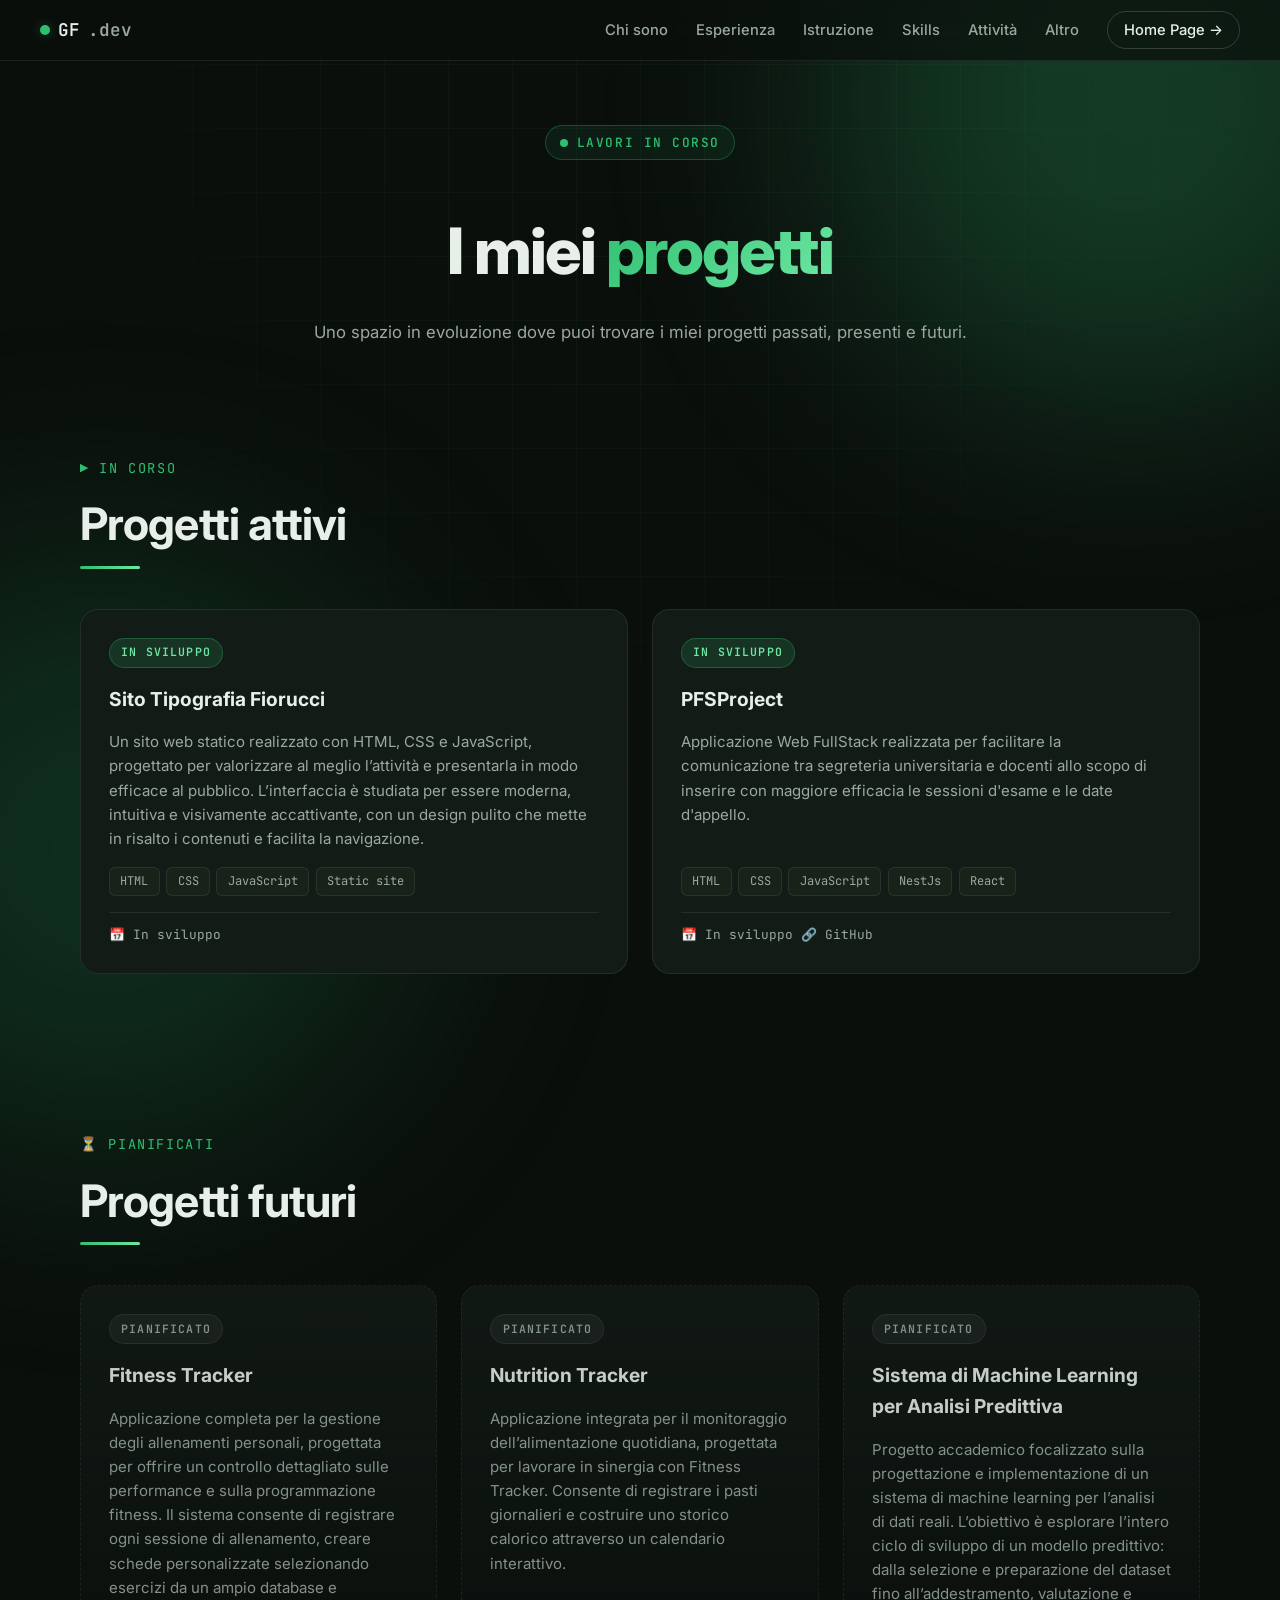
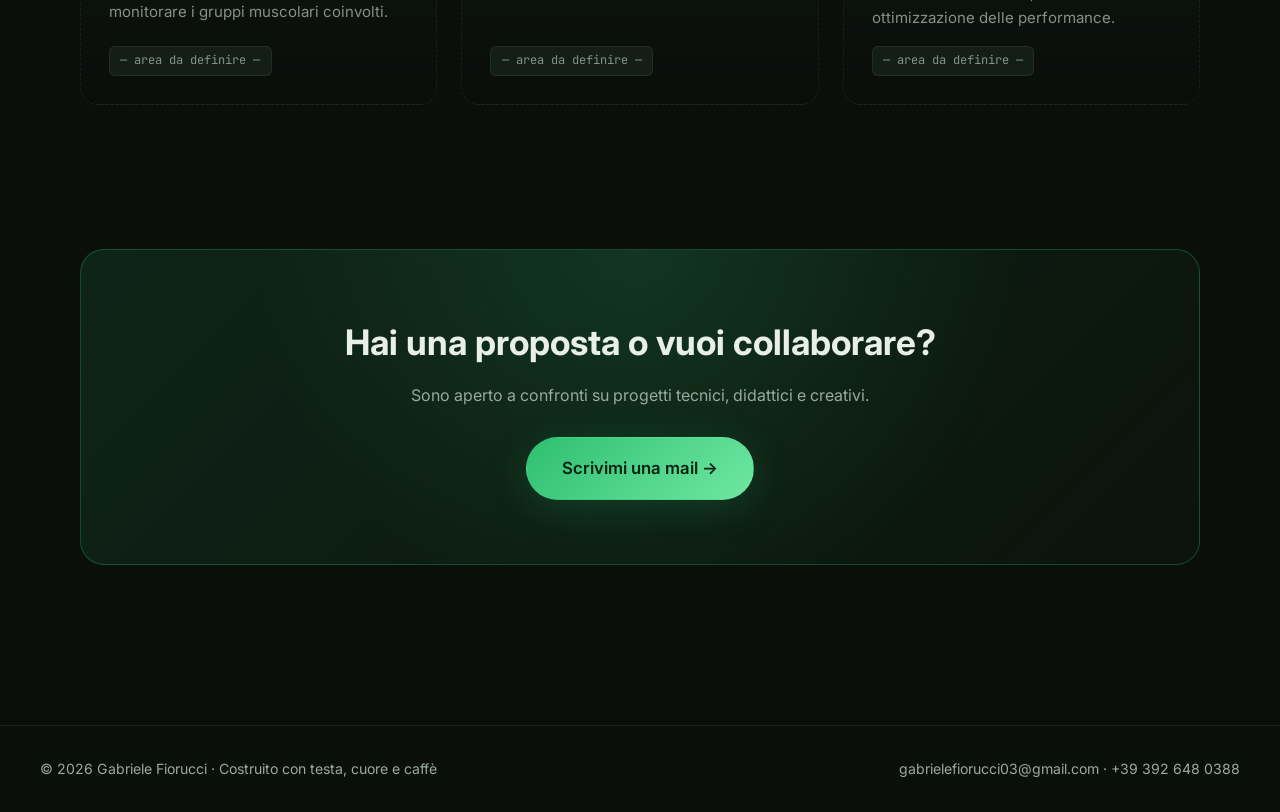
==== commit ed5ecf31: "Update projects.html" ====
--- a/projects.html
+++ b/projects.html
@@ -110,9 +110,7 @@
         <article class="proj-card placeholder muted-card">
           <div class="proj-status status-planned">Pianificato</div>
           <h3>Sistema di Machine Learning per Analisi Predittiva</h3>
-          <p class="proj-desc">Progetto accademico focalizzato sulla progettazione e implementazione di un sistema di machine learning per l’analisi di dati reali. L’obiettivo è esplorare l’intero ciclo di sviluppo di un modello predittivo: dalla selezione e preparazione del dataset fino all’addestramento, valutazione e ottimizzazione delle performance.
-          <br>
-          Il progetto sarà sviluppato applicando tecniche di data preprocessing, feature engineering e modelli supervisionati/non supervisionati, con particolare attenzione alla qualità dei dati e all’interpretabilità dei risultati.</p>
+          <p class="proj-desc">Progetto accademico focalizzato sulla progettazione e implementazione di un sistema di machine learning per l’analisi di dati reali. L’obiettivo è esplorare l’intero ciclo di sviluppo di un modello predittivo: dalla selezione e preparazione del dataset fino all’addestramento, valutazione e ottimizzazione delle performance.</p>
           <div class="proj-tags">
             <span class="tag">— area da definire —</span>
           </div>
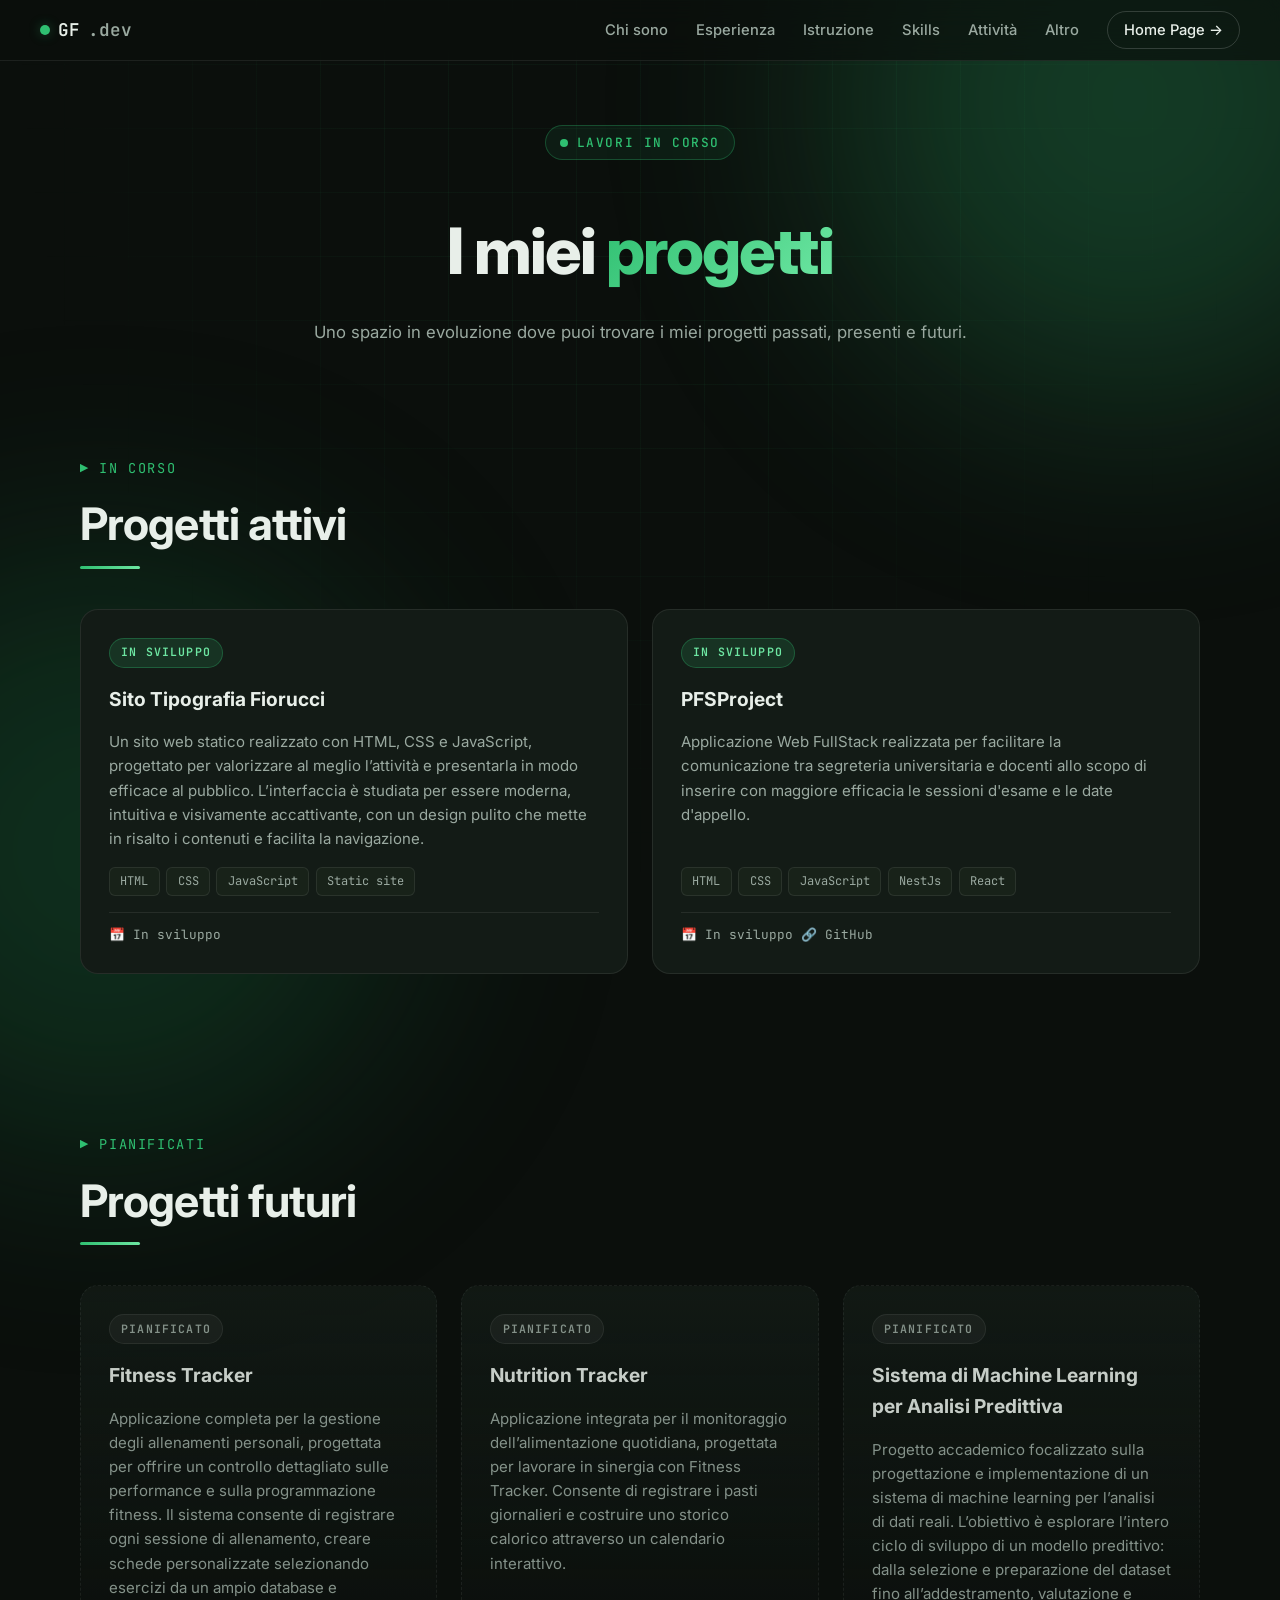
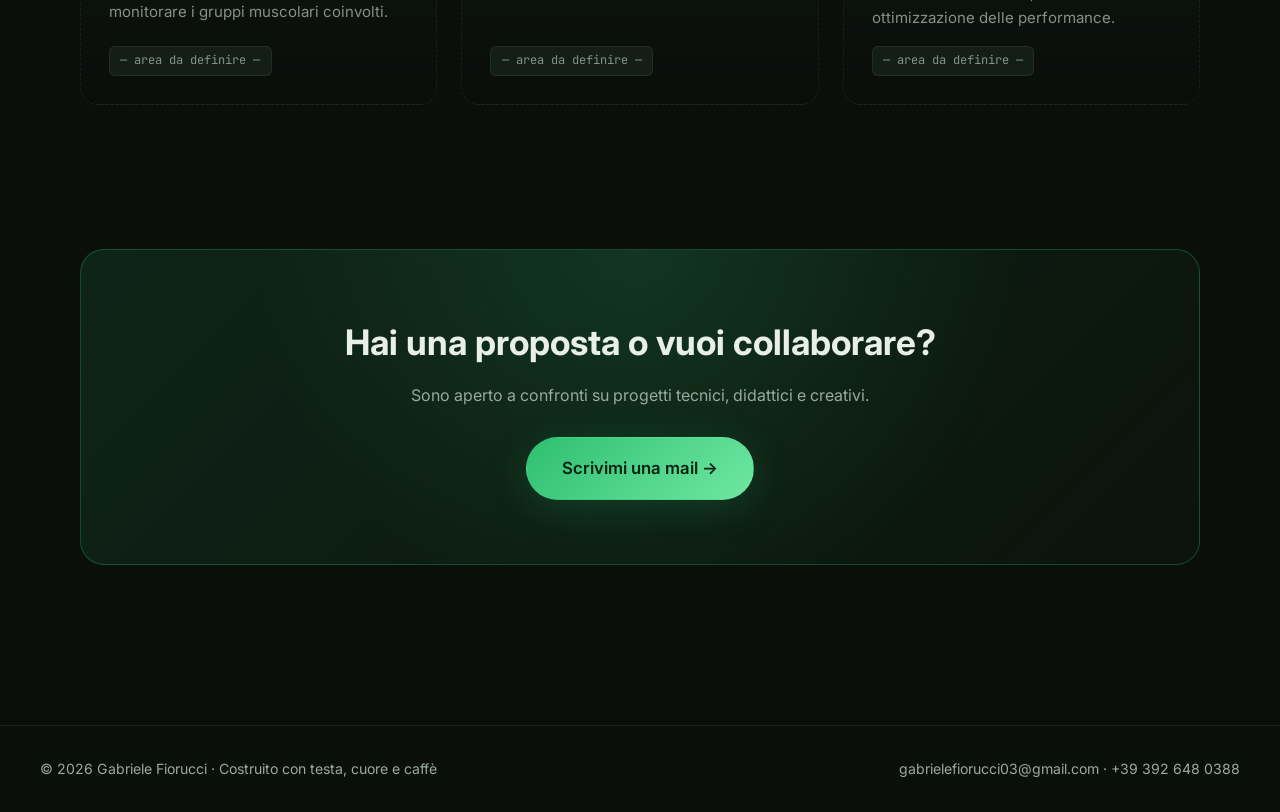
==== commit 0510e045: "fixes" ====
--- a/projects.html
+++ b/projects.html
@@ -84,7 +84,7 @@
 
     <section class="section">
       <div class="section-head">
-        <span class="kicker">⏳ Pianificati</span>
+        <span class="kicker">▶ Pianificati</span>
         <h2>Progetti futuri</h2>
       </div>
       <div class="proj-grid">
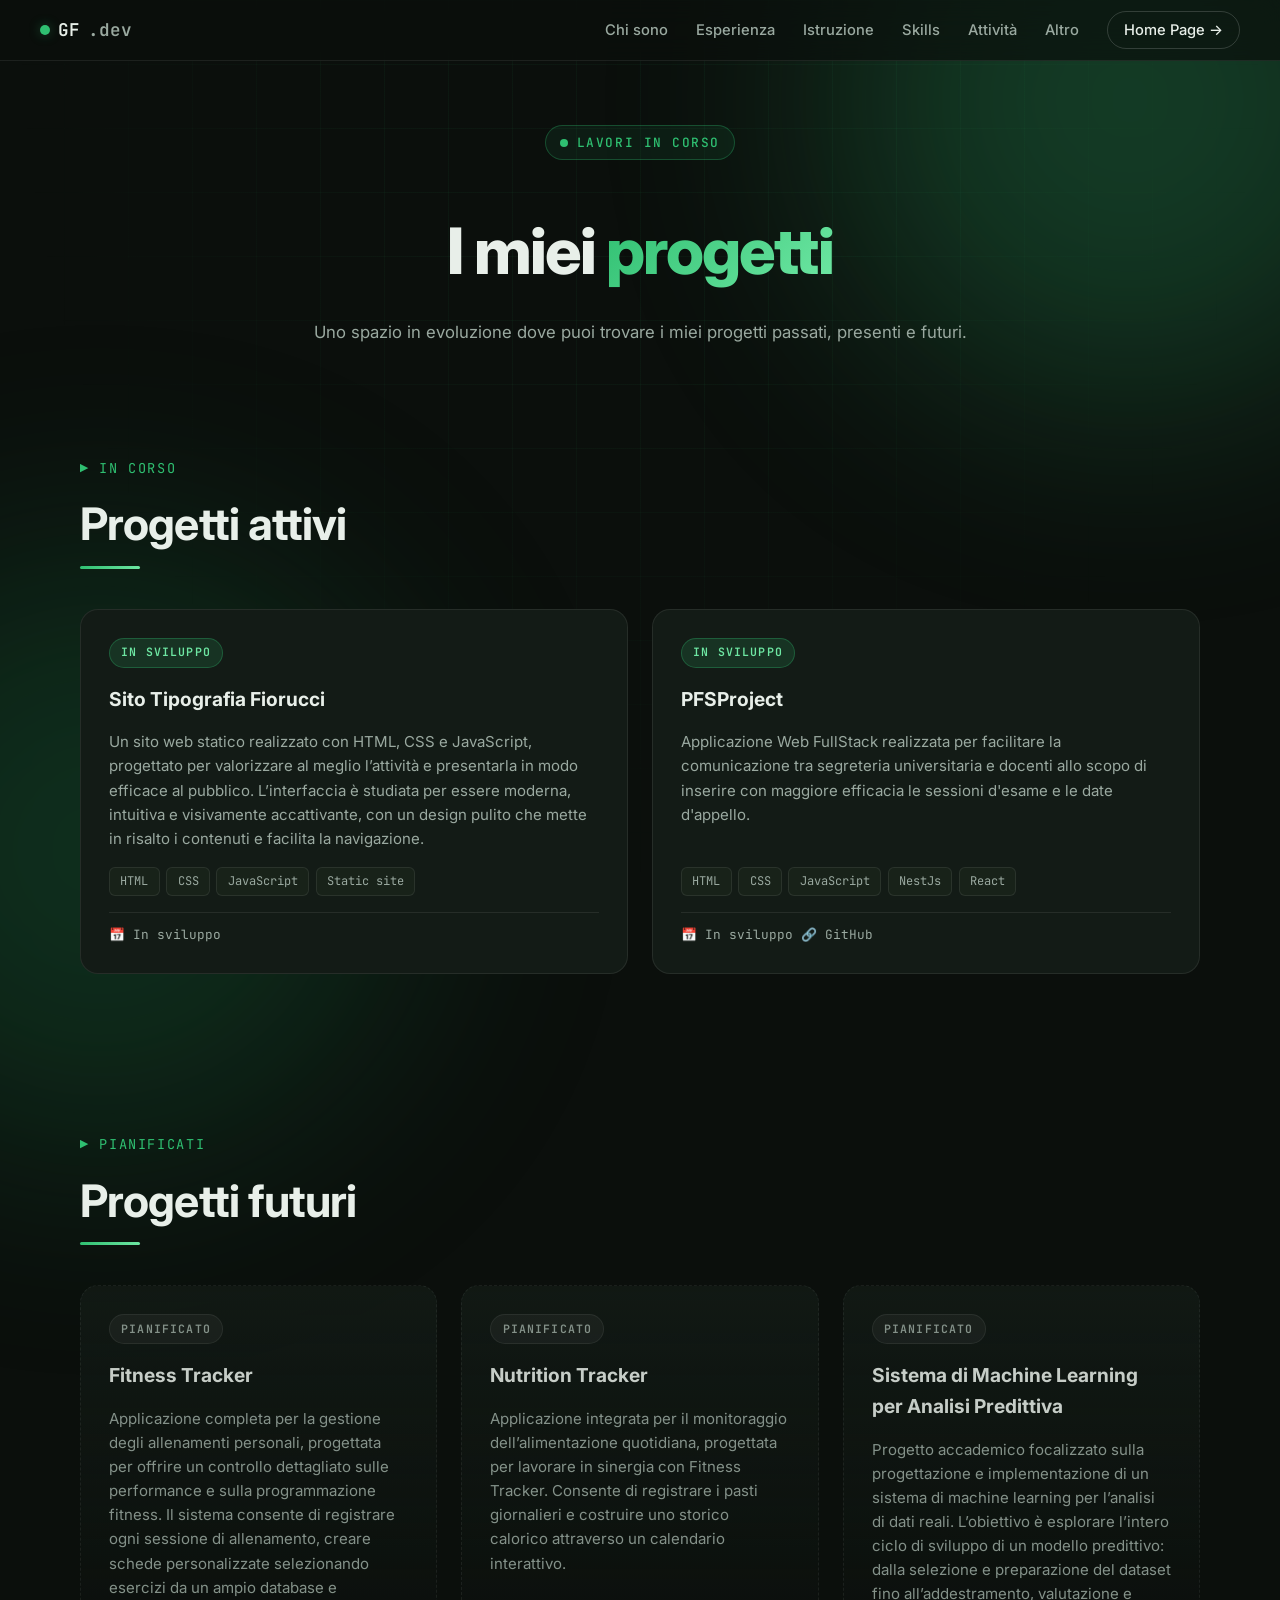
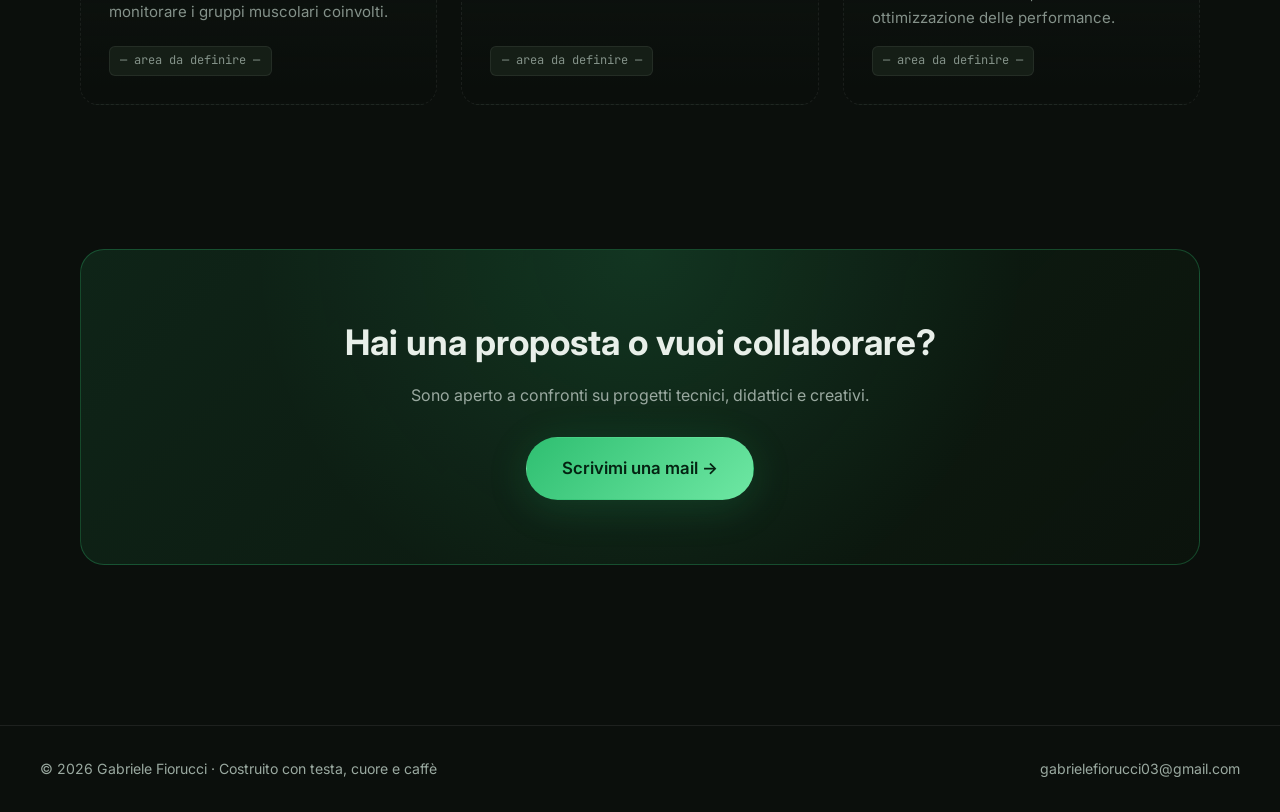
==== commit 44598741: "fixes" ====
--- a/projects.html
+++ b/projects.html
@@ -131,7 +131,7 @@
   <footer class="footer">
     <div class="foot-inner">
       <p>© <span id="year"></span> Gabriele Fiorucci · Costruito con testa, cuore e caffè</p>
-      <p class="muted">gabrielefiorucci03@gmail.com · +39 392 648 0388</p>
+      <p class="muted">gabrielefiorucci03@gmail.com</p>
     </div>
   </footer>
 
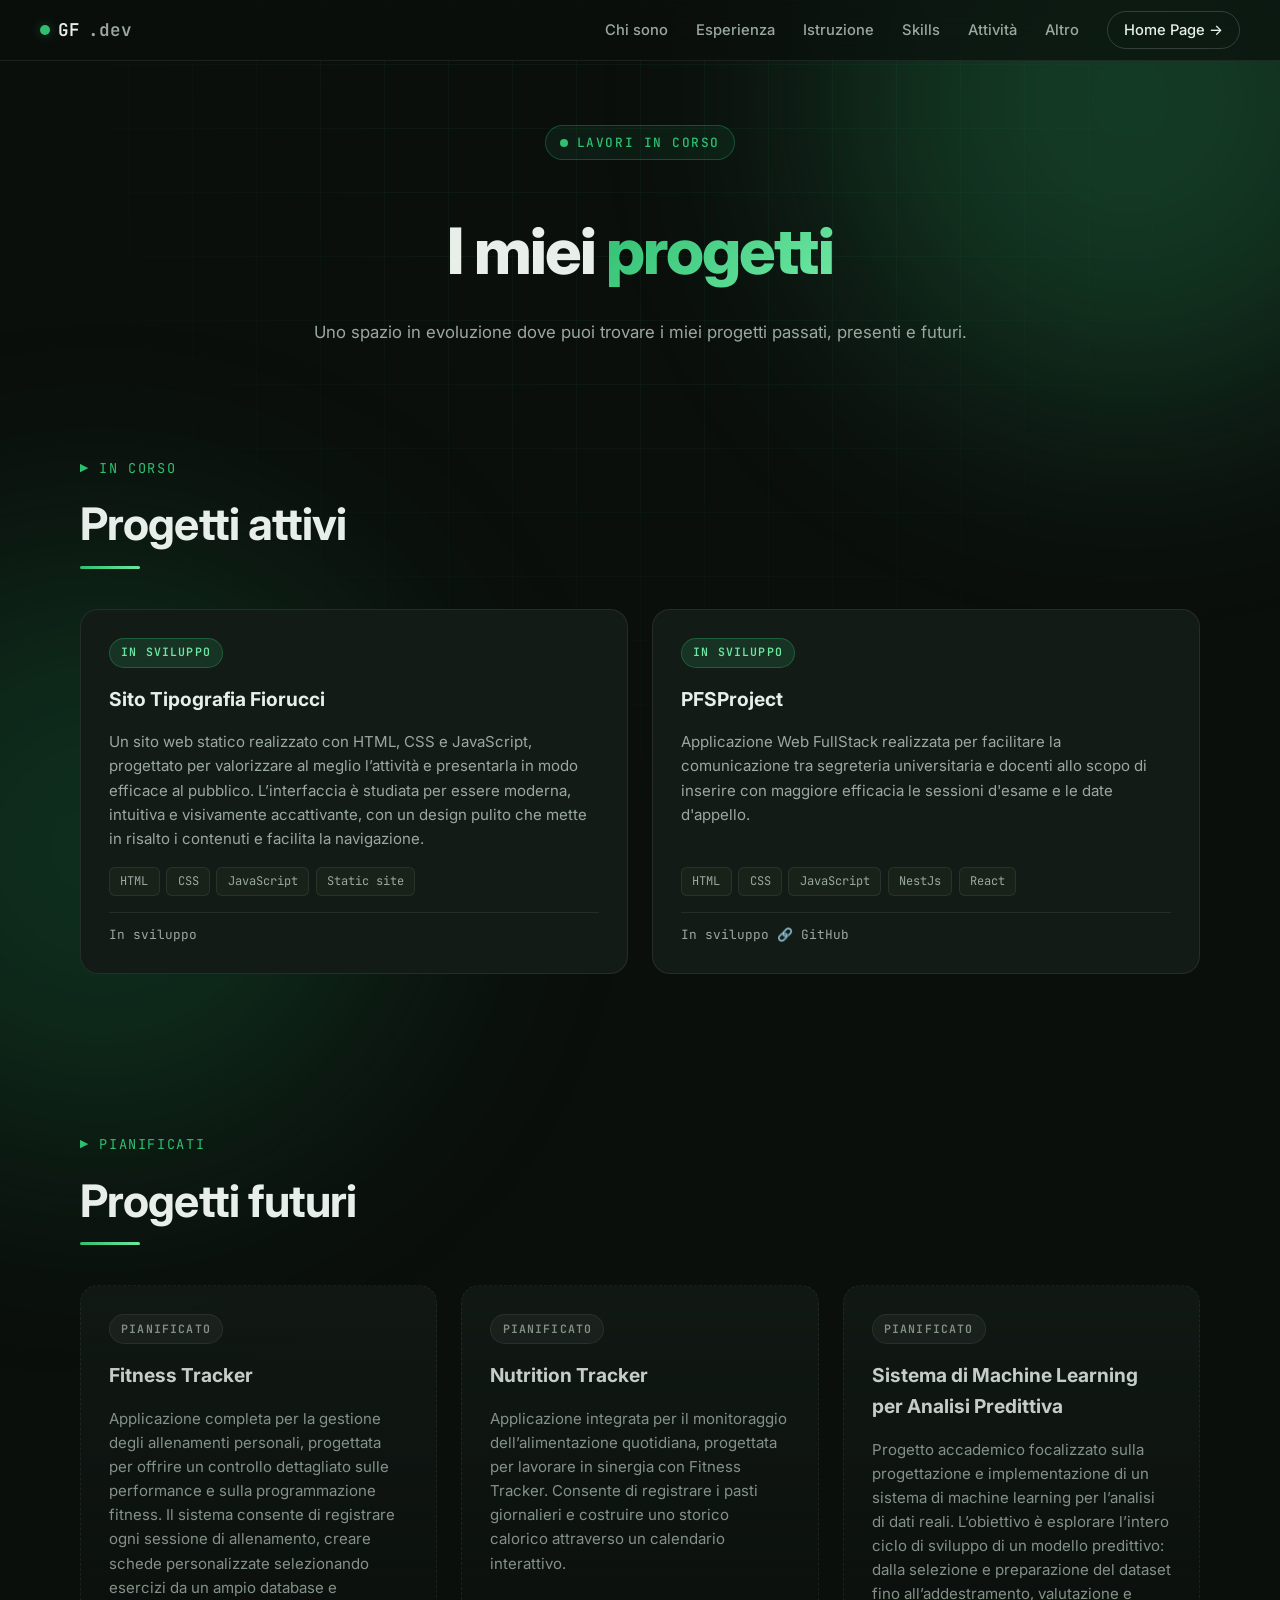
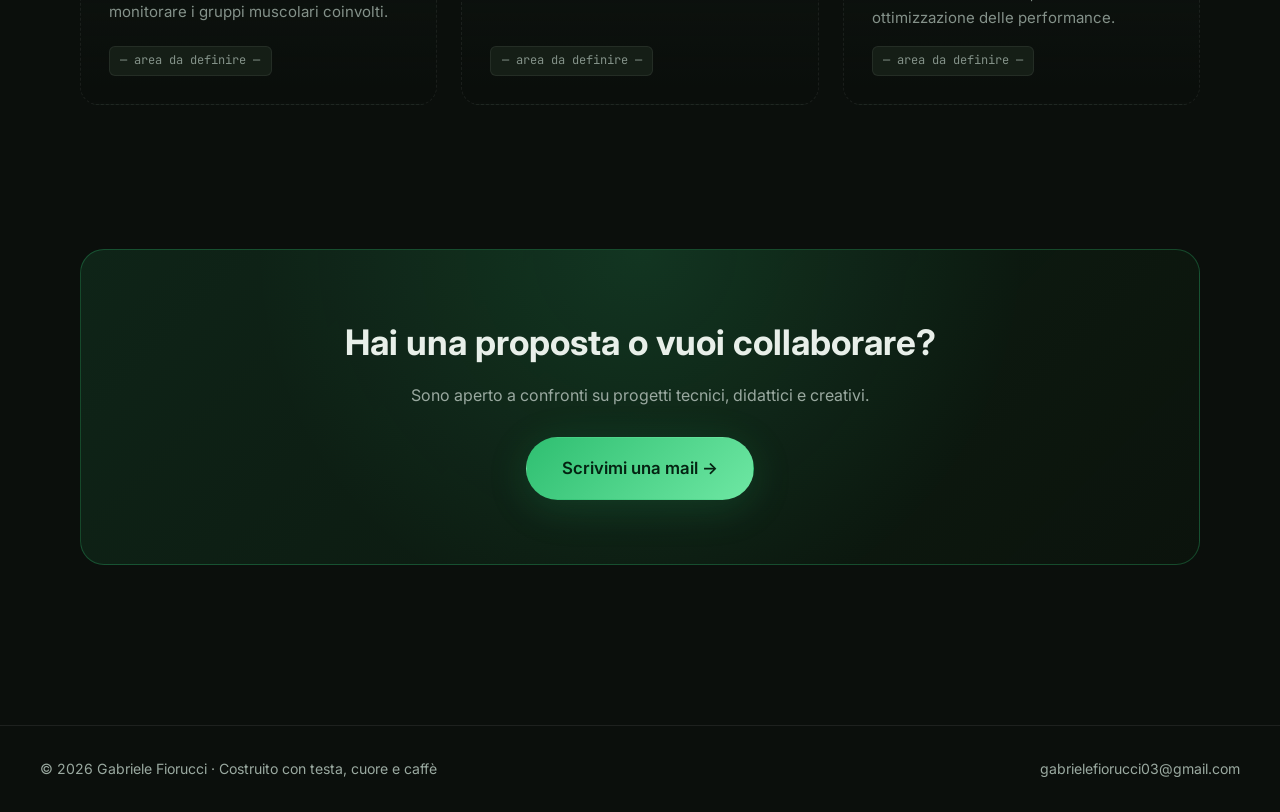
==== commit 86d13259: "fixes" ====
--- a/projects.html
+++ b/projects.html
@@ -57,7 +57,7 @@
             <span class="tag">Static site</span>
           </div>
           <div class="proj-meta">
-            <span>📅 In sviluppo</span>
+            <span>In sviluppo</span>
           </div>
         </article>
 
@@ -74,7 +74,7 @@
 
           </div>
           <div class="proj-meta">
-            <span>📅 In sviluppo</span>
+            <span>In sviluppo</span>
             <a href="https://github.com/GabrieleFiorucci03/PFSProject" target="_blank" rel="noopener noreferrer">🔗 GitHub</a>
           </div>
         </article>
